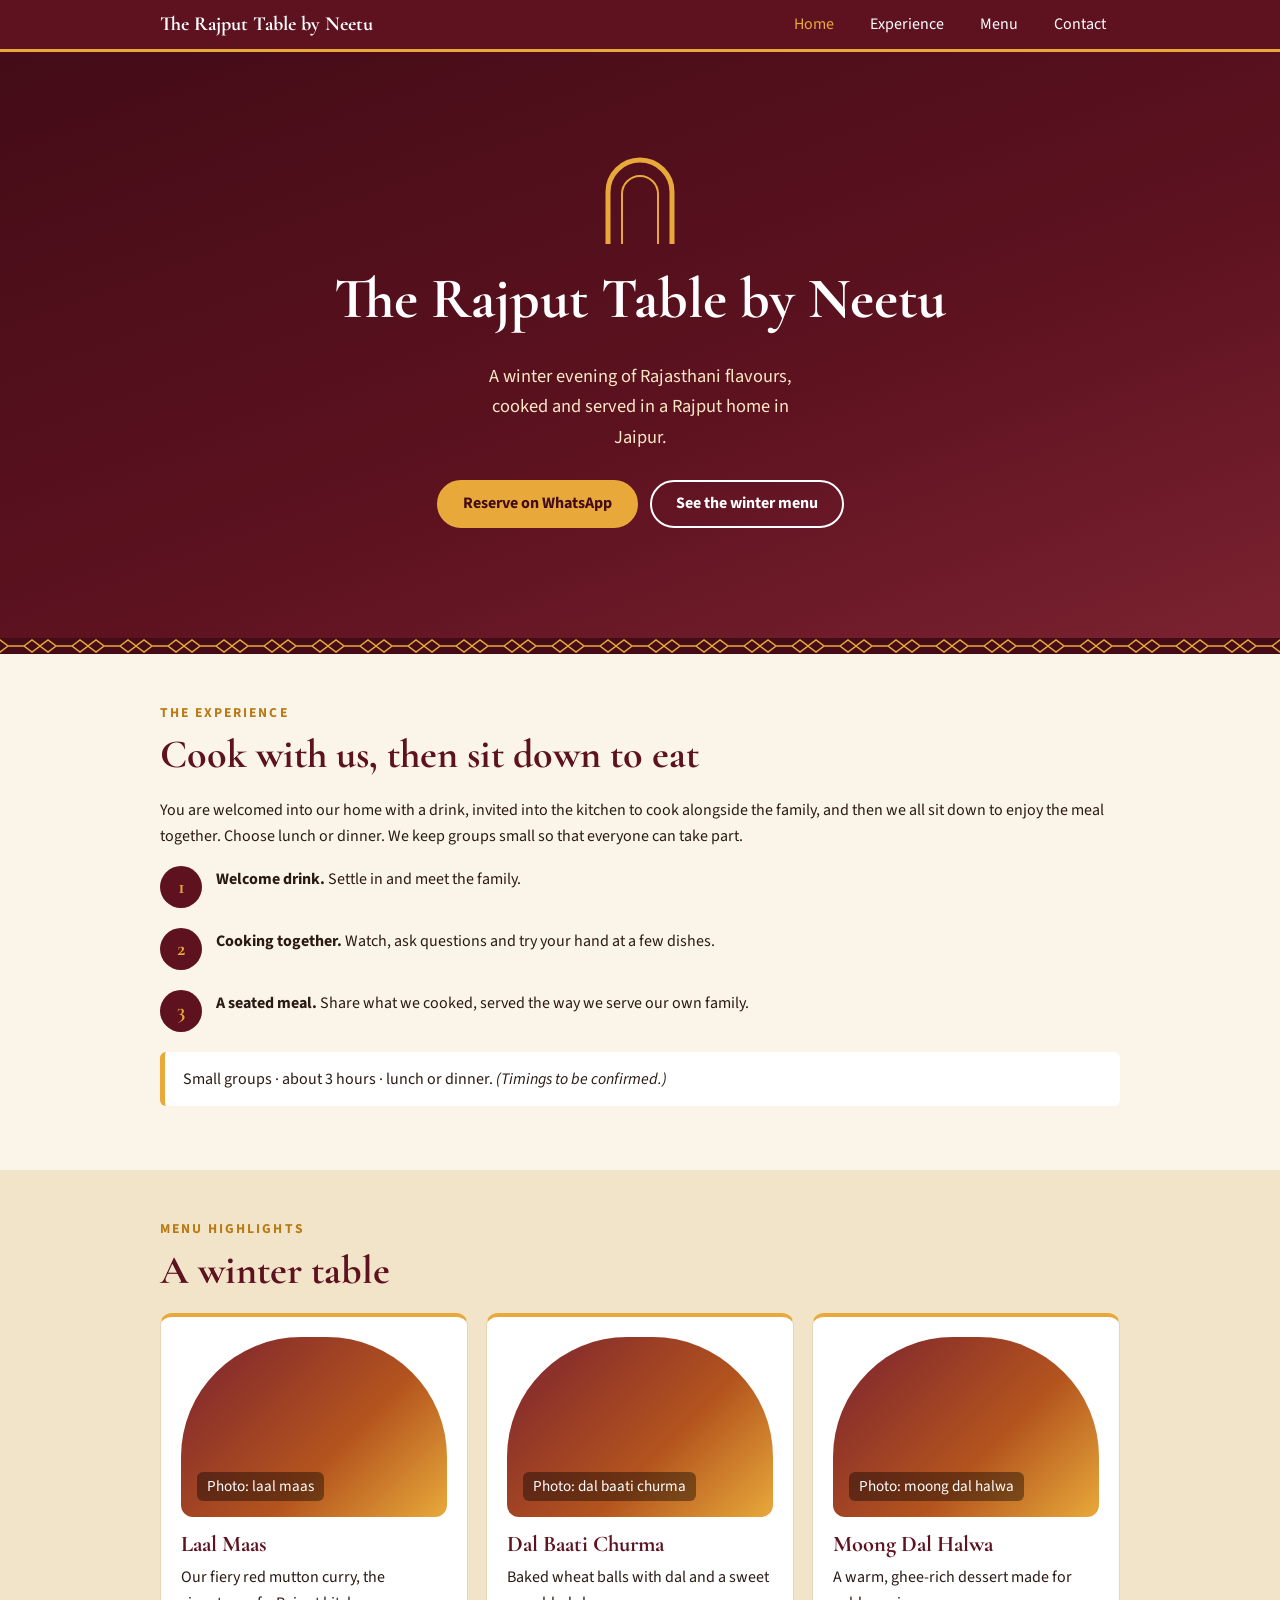
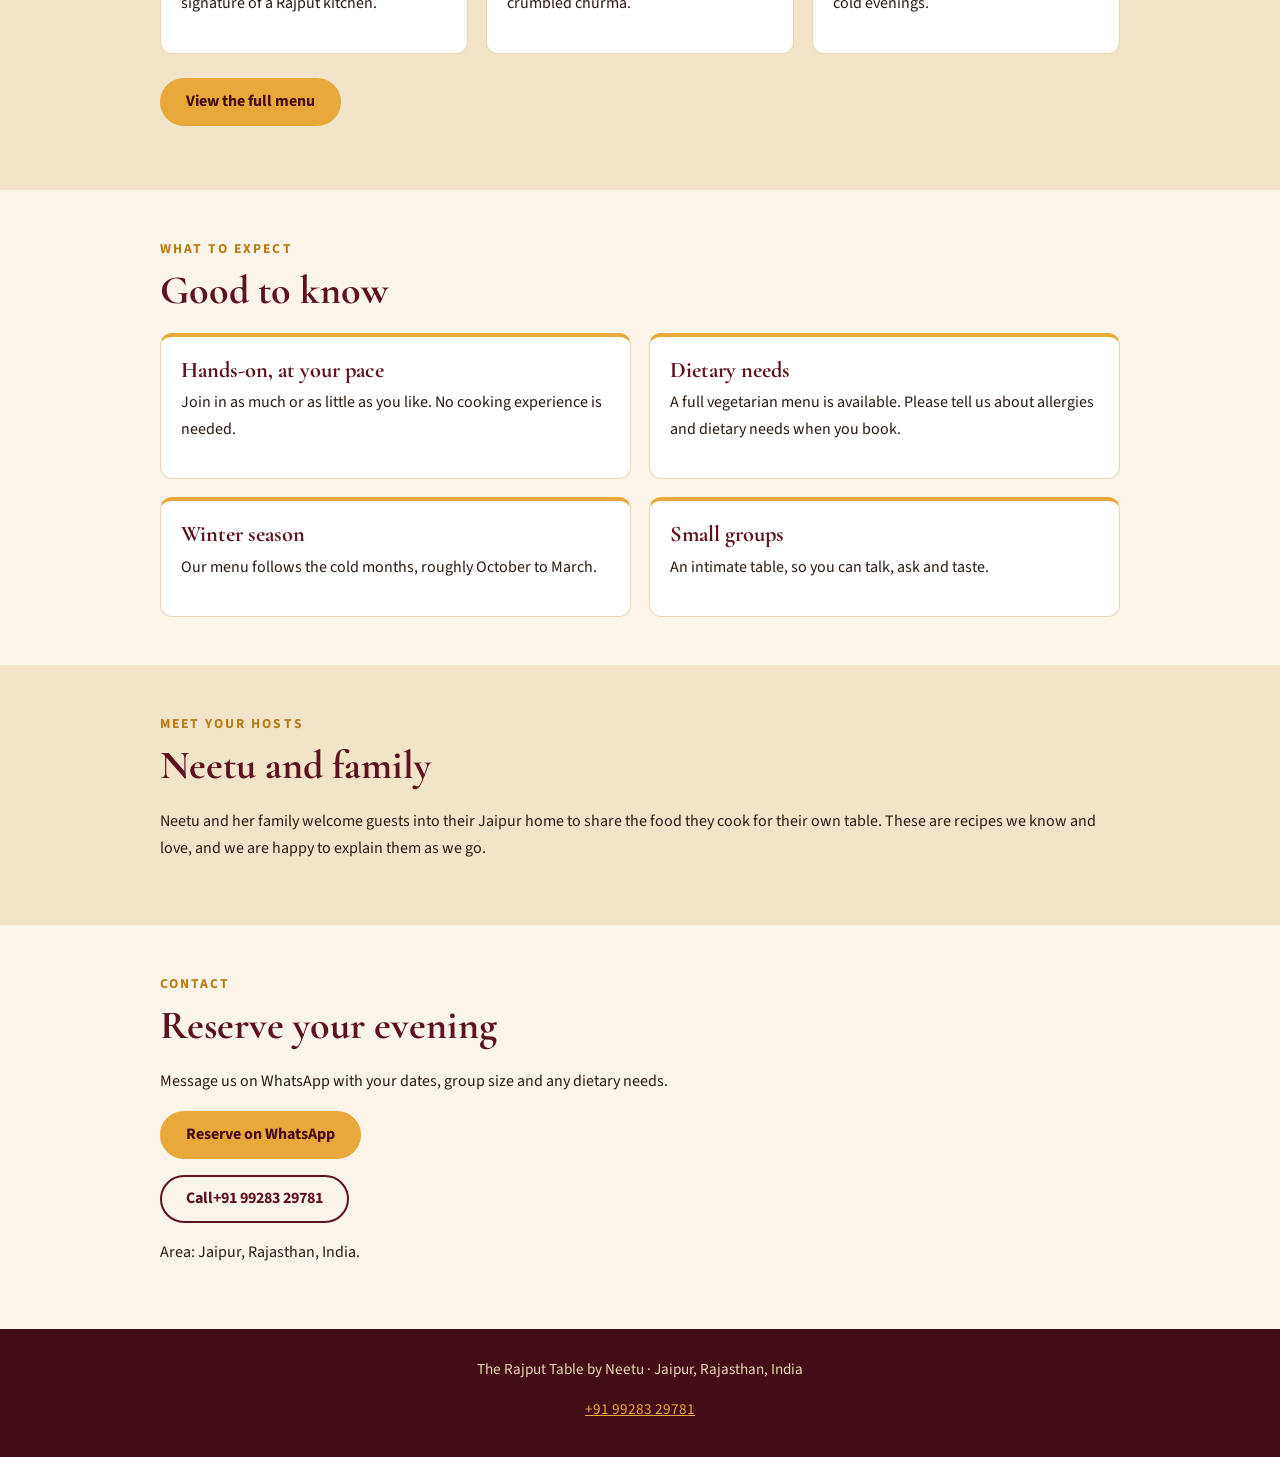
==== index.html @ b7c0c721 "Initial two-page starter site for The Rajput Table by Neetu Co-Authored-By: Claude Sonnet 5.5 <norep" ====
<!doctype html>
<html lang="en">
<head>
<meta charset="utf-8">
<meta name="viewport" content="width=device-width,initial-scale=1">
<title>The Rajput Table by Neetu | Rajasthani dining in a Jaipur home</title>
<meta name="description" content="A winter evening of Rajasthani flavours, cooked and served in a Rajput home in Jaipur. Cook together, then sit down to a seated meal.">
<meta property="og:type" content="website">
<meta property="og:title" content="The Rajput Table by Neetu">
<meta property="og:description" content="A winter evening of Rajasthani flavours, cooked and served in a Rajput home in Jaipur.">
<!-- TODO: add og:image (absolute https://<username>.github.io/<repo>/... URL) once a real photo exists -->
<meta name="twitter:card" content="summary">
<meta name="twitter:title" content="The Rajput Table by Neetu">
<meta name="twitter:description" content="A winter evening of Rajasthani flavours, cooked and served in a Rajput home in Jaipur.">
<meta name="theme-color" content="#5e1220">
<link rel="icon" href="assets/favicon.svg" type="image/svg+xml">
<link rel="preconnect" href="https://fonts.googleapis.com">
<link rel="preconnect" href="https://fonts.gstatic.com" crossorigin>
<link href="https://fonts.googleapis.com/css2?family=Cormorant+Garamond:wght@600;700&family=Source+Sans+3:wght@400;700&display=swap" rel="stylesheet">
<link rel="stylesheet" href="styles.css">
</head>
<body>
<a class="skip" href="#main">Skip to content</a>
<header><div class="wrap">
<a class="brand" href="index.html" data-site-name>The Rajput Table by Neetu</a>
<button class="nav-toggle" aria-expanded="false" aria-controls="nav" aria-label="Menu">&#9776;</button>
<nav id="nav" aria-label="Main">
<a href="index.html" aria-current="page">Home</a>
<a href="index.html#experience">Experience</a>
<a href="menu.html">Menu</a>
<a href="index.html#contact">Contact</a>
</nav></div></header>

<main id="main">
<section class="hero"><div class="wrap">
<svg class="arch" width="84" height="100" viewBox="0 0 84 100" aria-hidden="true"><path d="M10 96V44a32 32 0 0 1 64 0v52" fill="none" stroke="#e8a93a" stroke-width="5"/><path d="M24 96V46a18 18 0 0 1 36 0v50" fill="none" stroke="#e8a93a" stroke-width="2"/></svg>
<h1 data-site-name>The Rajput Table by Neetu</h1>
<p class="tag">A winter evening of Rajasthani flavours, cooked and served in a Rajput home in Jaipur.</p>
<div class="btns"><a class="btn" data-wa href="https://wa.me/919928329781?text=Hello%2C%20I%27d%20like%20to%20reserve%20an%20evening%20at%20The%20Rajput%20Table.">Reserve on WhatsApp</a><a class="btn ghost" href="menu.html">See the winter menu</a></div>
<!-- TODO: replace this gradient hero with a real photo of the family's dining space -->
</div></section>
<div class="border" aria-hidden="true"></div>

<section id="experience"><div class="wrap">
<p class="eyebrow">The experience</p>
<h2>Cook with us, then sit down to eat</h2>
<p>You are welcomed into our home with a drink, invited into the kitchen to cook alongside the family, and then we all sit down to enjoy the meal together. Choose lunch or dinner. We keep groups small so that everyone can take part.</p>
<ol class="steps">
<li><strong>Welcome drink.</strong> Settle in and meet the family.</li>
<li><strong>Cooking together.</strong> Watch, ask questions and try your hand at a few dishes.</li>
<li><strong>A seated meal.</strong> Share what we cooked, served the way we serve our own family.</li>
</ol>
<!-- TODO: confirm duration (about 3 hours?), group size limit and lunch/dinner timings -->
<p class="note">Small groups &middot; about 3 hours &middot; lunch or dinner. <em>(Timings to be confirmed.)</em></p>
</div></section>

<section class="alt"><div class="wrap">
<p class="eyebrow">Menu highlights</p>
<h2>A winter table</h2>
<div class="grid cols3">
<div class="card"><!-- TODO: real photo of laal maas --><div class="ph" role="img" aria-label="Placeholder for a photo of laal maas"><span>Photo: laal maas</span></div><h3>Laal Maas</h3><p>Our fiery red mutton curry, the signature of a Rajput kitchen.</p></div>
<div class="card"><!-- TODO: real photo of dal baati churma --><div class="ph" role="img" aria-label="Placeholder for a photo of dal baati churma"><span>Photo: dal baati churma</span></div><h3>Dal Baati Churma</h3><p>Baked wheat balls with dal and a sweet crumbled churma.</p></div>
<div class="card"><!-- TODO: real photo of moong dal halwa --><div class="ph" role="img" aria-label="Placeholder for a photo of moong dal halwa"><span>Photo: moong dal halwa</span></div><h3>Moong Dal Halwa</h3><p>A warm, ghee-rich dessert made for cold evenings.</p></div>
</div>
<p style="margin-top:24px"><a class="btn" href="menu.html">View the full menu</a></p>
</div></section>

<section><div class="wrap">
<p class="eyebrow">What to expect</p>
<h2>Good to know</h2>
<div class="grid cols2">
<div class="card"><h3>Hands-on, at your pace</h3><p>Join in as much or as little as you like. No cooking experience is needed.</p></div>
<div class="card"><h3>Dietary needs</h3><p>A full vegetarian menu is available. Please tell us about allergies and dietary needs when you book.</p></div>
<div class="card"><h3>Winter season</h3><p>Our menu follows the cold months, roughly October to March. <!-- TODO: confirm season dates --></p></div>
<div class="card"><h3>Small groups</h3><p>An intimate table, so you can talk, ask and taste.</p></div>
</div></div></section>

<section class="alt"><div class="wrap">
<p class="eyebrow">Meet your hosts</p>
<h2>Neetu and family</h2>
<!-- TODO: replace this placeholder with the real story of Neetu and the family (names, how the idea began, what guests can expect). -->
<p>Neetu and her family welcome guests into their Jaipur home to share the food they cook for their own table. These are recipes we know and love, and we are happy to explain them as we go.</p>
<!-- TODO: add a real, consented photo of the family -->
</div></section>

<section id="contact"><div class="wrap">
<p class="eyebrow">Contact</p>
<h2>Reserve your evening</h2>
<p>Message us on WhatsApp with your dates, group size and any dietary needs.</p>
<p><a class="btn" data-wa href="https://wa.me/919928329781?text=Hello%2C%20I%27d%20like%20to%20reserve%20an%20evening%20at%20The%20Rajput%20Table.">Reserve on WhatsApp</a></p>
<p><a class="btn ghost" style="color:var(--maroon);border-color:var(--maroon)" data-tel href="tel:+919928329781">Call <span data-phone>+91 99283 29781</span></a></p>
<!-- TODO: add exact address and Google Maps link (do not guess an address) -->
<p>Area: Jaipur, Rajasthan, India.</p>
</div></section>
</main>

<footer><div class="wrap">
<p><span data-site-name>The Rajput Table by Neetu</span> &middot; Jaipur, Rajasthan, India</p>
<p><a data-tel href="tel:+919928329781" data-phone>+91 99283 29781</a></p>
</div></footer>
<div class="sticky"><a class="btn" data-wa href="https://wa.me/919928329781?text=Hello%2C%20I%27d%20like%20to%20reserve%20an%20evening%20at%20The%20Rajput%20Table.">Reserve on WhatsApp</a></div>
<script src="script.js"></script>
</body>
</html>
---- styles.css ----
:root{--maroon:#5e1220;--maroon-d:#430c16;--saffron:#e8a93a;--gold:#b97a14;--cream:#fbf5e9;--sand:#f1e4c8;--ink:#2b1a14;--green:#2f6b3a;--red:#9c2a1a}
*{box-sizing:border-box}
html{scroll-behavior:smooth}
body{margin:0;font:1rem/1.65 "Source Sans 3",system-ui,-apple-system,"Segoe UI",Roboto,sans-serif;color:var(--ink);background:var(--cream);padding-bottom:72px;overflow-x:hidden}
h1,h2,h3{font-family:"Cormorant Garamond",Georgia,"Times New Roman",serif;color:var(--maroon);line-height:1.15;margin:0 0 .5em}
h1{font-size:2.5rem}h2{font-size:2rem}h3{font-size:1.4rem}
p{margin:0 0 1em}
a{color:var(--maroon)}
:focus-visible{outline:3px solid var(--saffron);outline-offset:2px}
.skip{position:absolute;left:-999px}.skip:focus{left:8px;top:8px;background:#fff;padding:8px;z-index:99}
.wrap{max-width:1000px;margin:0 auto;padding:0 20px}
header{background:var(--maroon);color:#fff;position:sticky;top:0;z-index:20;border-bottom:3px solid var(--saffron)}
.bar{display:flex;align-items:center;justify-content:space-between;min-height:60px}
.brand{font-family:"Cormorant Garamond",Georgia,serif;font-size:1.25rem;font-weight:700;color:#fff;text-decoration:none;padding:8px 0}
.nav-toggle{min-width:44px;min-height:44px;background:none;border:1px solid var(--saffron);color:#fff;font-size:1.4rem;border-radius:6px;cursor:pointer}
nav{display:none;width:100%}
nav.open{display:block}
nav a{display:block;color:#fff;text-decoration:none;padding:12px 4px;min-height:44px;border-top:1px solid #ffffff30}
nav a[aria-current]{color:var(--saffron)}
header .wrap{display:flex;flex-wrap:wrap;align-items:center;justify-content:space-between}
.btn{display:inline-flex;align-items:center;justify-content:center;min-height:48px;padding:0 24px;border-radius:999px;font-weight:700;text-decoration:none;background:var(--saffron);color:var(--maroon-d);border:2px solid var(--saffron)}
.btn:hover{background:#f3bb55}
.btn.ghost{background:transparent;color:#fff;border-color:#fff}
.hero{background:linear-gradient(160deg,var(--maroon-d),var(--maroon) 60%,#7b2230);color:#fff;text-align:center;padding:56px 0 72px;position:relative}
.hero h1{color:#fff}
.hero p.tag{font-size:1.15rem;max-width:34ch;margin:0 auto 1.5em;color:#fbe9c5}
.hero .arch{width:84px;height:auto;margin:0 auto 18px;display:block}
.hero .btns{display:flex;flex-direction:column;gap:12px;align-items:center}
.border{height:16px;background:url(assets/pattern.svg) repeat-x center;background-color:var(--maroon-d)}
section{padding:48px 0}
section.alt{background:var(--sand)}
.eyebrow{text-transform:uppercase;letter-spacing:.15em;font-size:.85rem;color:var(--gold);font-weight:700;margin-bottom:.5em}
.grid{display:grid;gap:18px}
.card{background:#fff;border:1px solid #e6d6b4;border-top:4px solid var(--saffron);border-radius:12px 12px 12px 12px;padding:20px}
.card h3{margin-bottom:.3em}
.ph{display:flex;align-items:flex-end;min-height:180px;border-radius:120px 120px 12px 12px;background:linear-gradient(135deg,#7b2230,#b3541e 60%,#e8a93a);color:#fff;padding:16px;font-size:.95rem;margin:0 0 14px}
.ph span{background:#0006;padding:2px 10px;border-radius:6px}
.steps{counter-reset:s;list-style:none;padding:0;margin:0}
.steps li{counter-increment:s;padding-left:56px;position:relative;margin-bottom:18px;min-height:44px}
.steps li::before{content:counter(s);position:absolute;left:0;top:0;width:42px;height:42px;border-radius:50%;background:var(--maroon);color:var(--saffron);font:700 1.3rem "Cormorant Garamond",Georgia,serif;display:flex;align-items:center;justify-content:center}
.dish{border-bottom:1px dashed #d9c397;padding:12px 0}
.dish:last-child{border:0}
.dish h3{margin:0;font-size:1.3rem}
.dish p{margin:.2em 0 0}
.badge{display:inline-block;font-size:.8rem;font-weight:700;padding:2px 10px;border-radius:999px;color:#fff;vertical-align:middle;margin-left:6px}
.badge.nv{background:var(--red)}.badge.v{background:var(--green)}
.note{background:#fff;border-left:5px solid var(--saffron);padding:14px 18px;border-radius:6px}
footer{background:var(--maroon-d);color:#e9d9b8;text-align:center;padding:28px 0 20px;font-size:.95rem}
footer a{color:var(--saffron)}
.sticky{position:fixed;left:0;right:0;bottom:0;z-index:30;background:var(--maroon-d);padding:10px 16px;border-top:2px solid var(--saffron)}
.sticky .btn{width:100%}
@media(min-width:700px){
 body{padding-bottom:0}.sticky{display:none}
 h1{font-size:3.6rem}h2{font-size:2.5rem}
 .nav-toggle{display:none}
 nav{display:flex!important;width:auto;gap:8px}
 nav a{border:0;padding:0 14px;display:flex;align-items:center}
 .hero .btns{flex-direction:row;justify-content:center}
 .cols3{grid-template-columns:repeat(3,1fr)}.cols2{grid-template-columns:1fr 1fr}
 .hero{padding:96px 0 110px}
}
@media(prefers-reduced-motion:reduce){html{scroll-behavior:auto}*{transition:none!important;animation:none!important}}
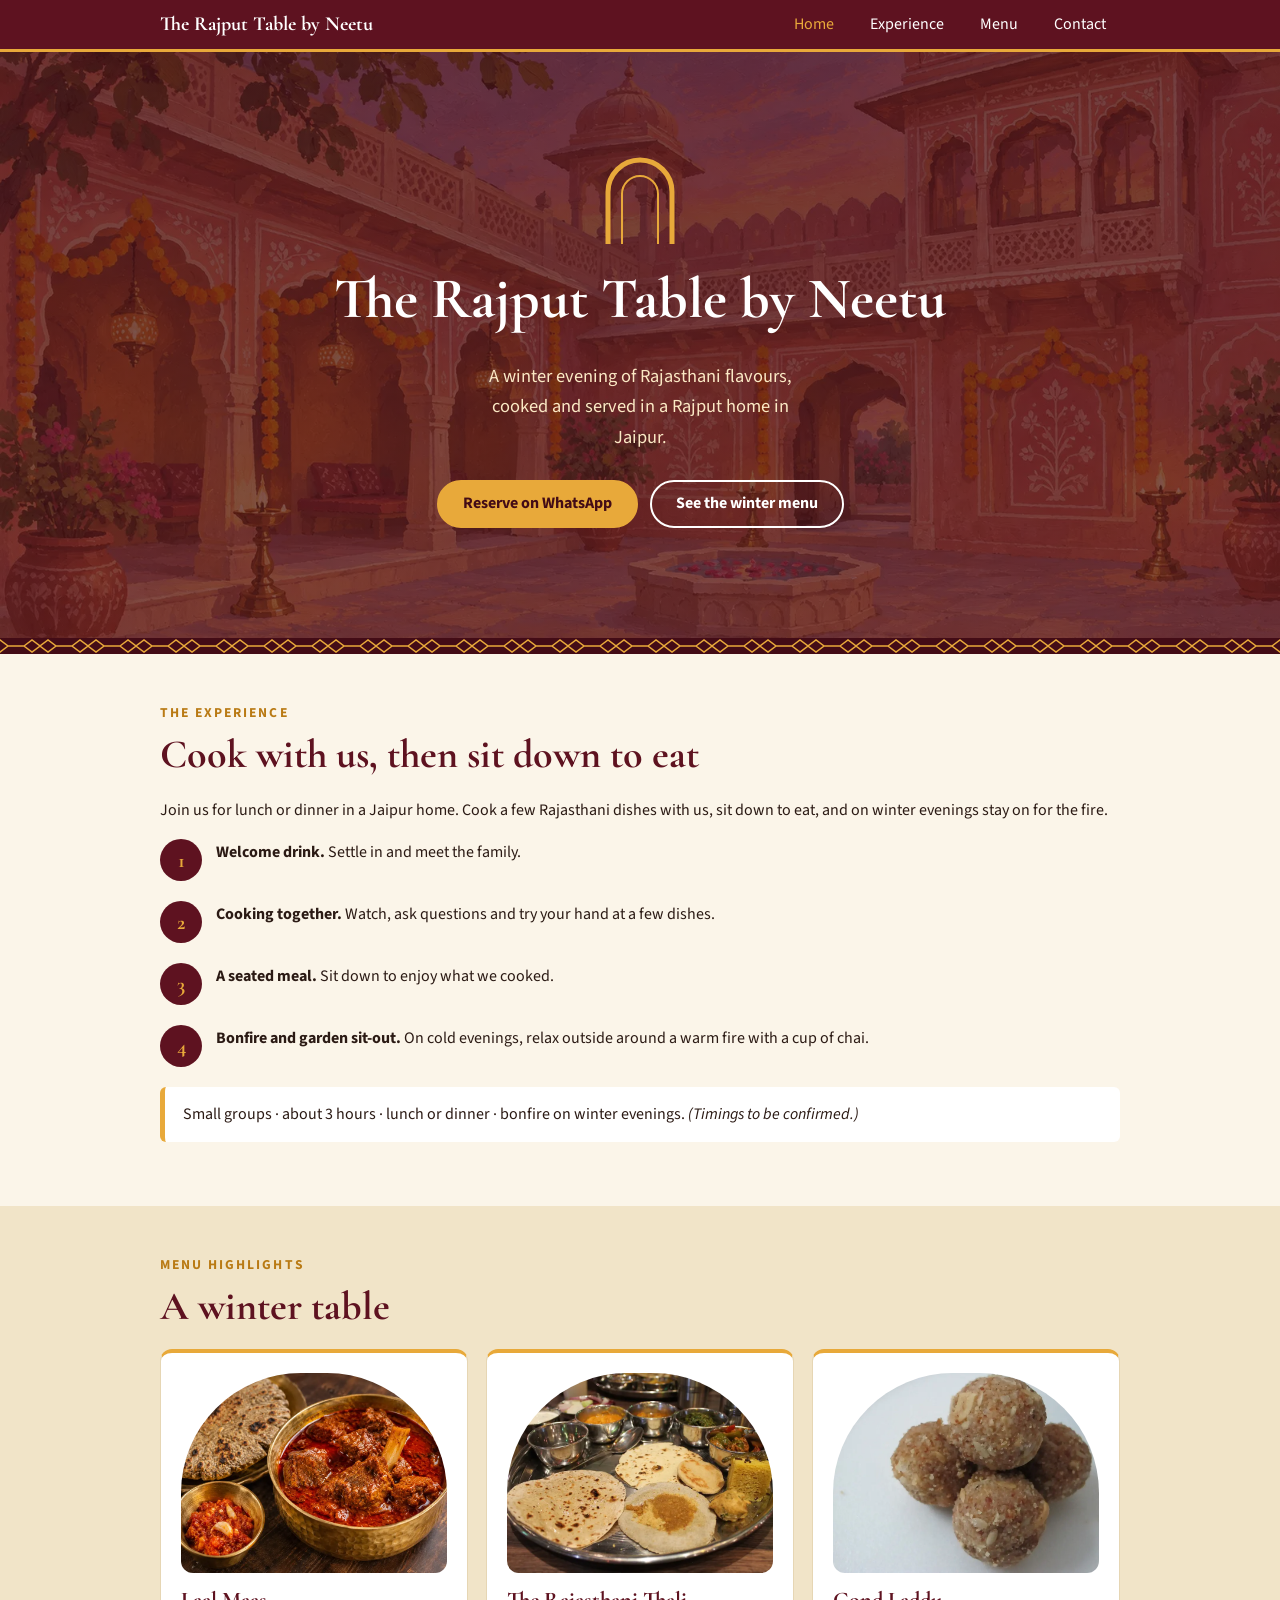
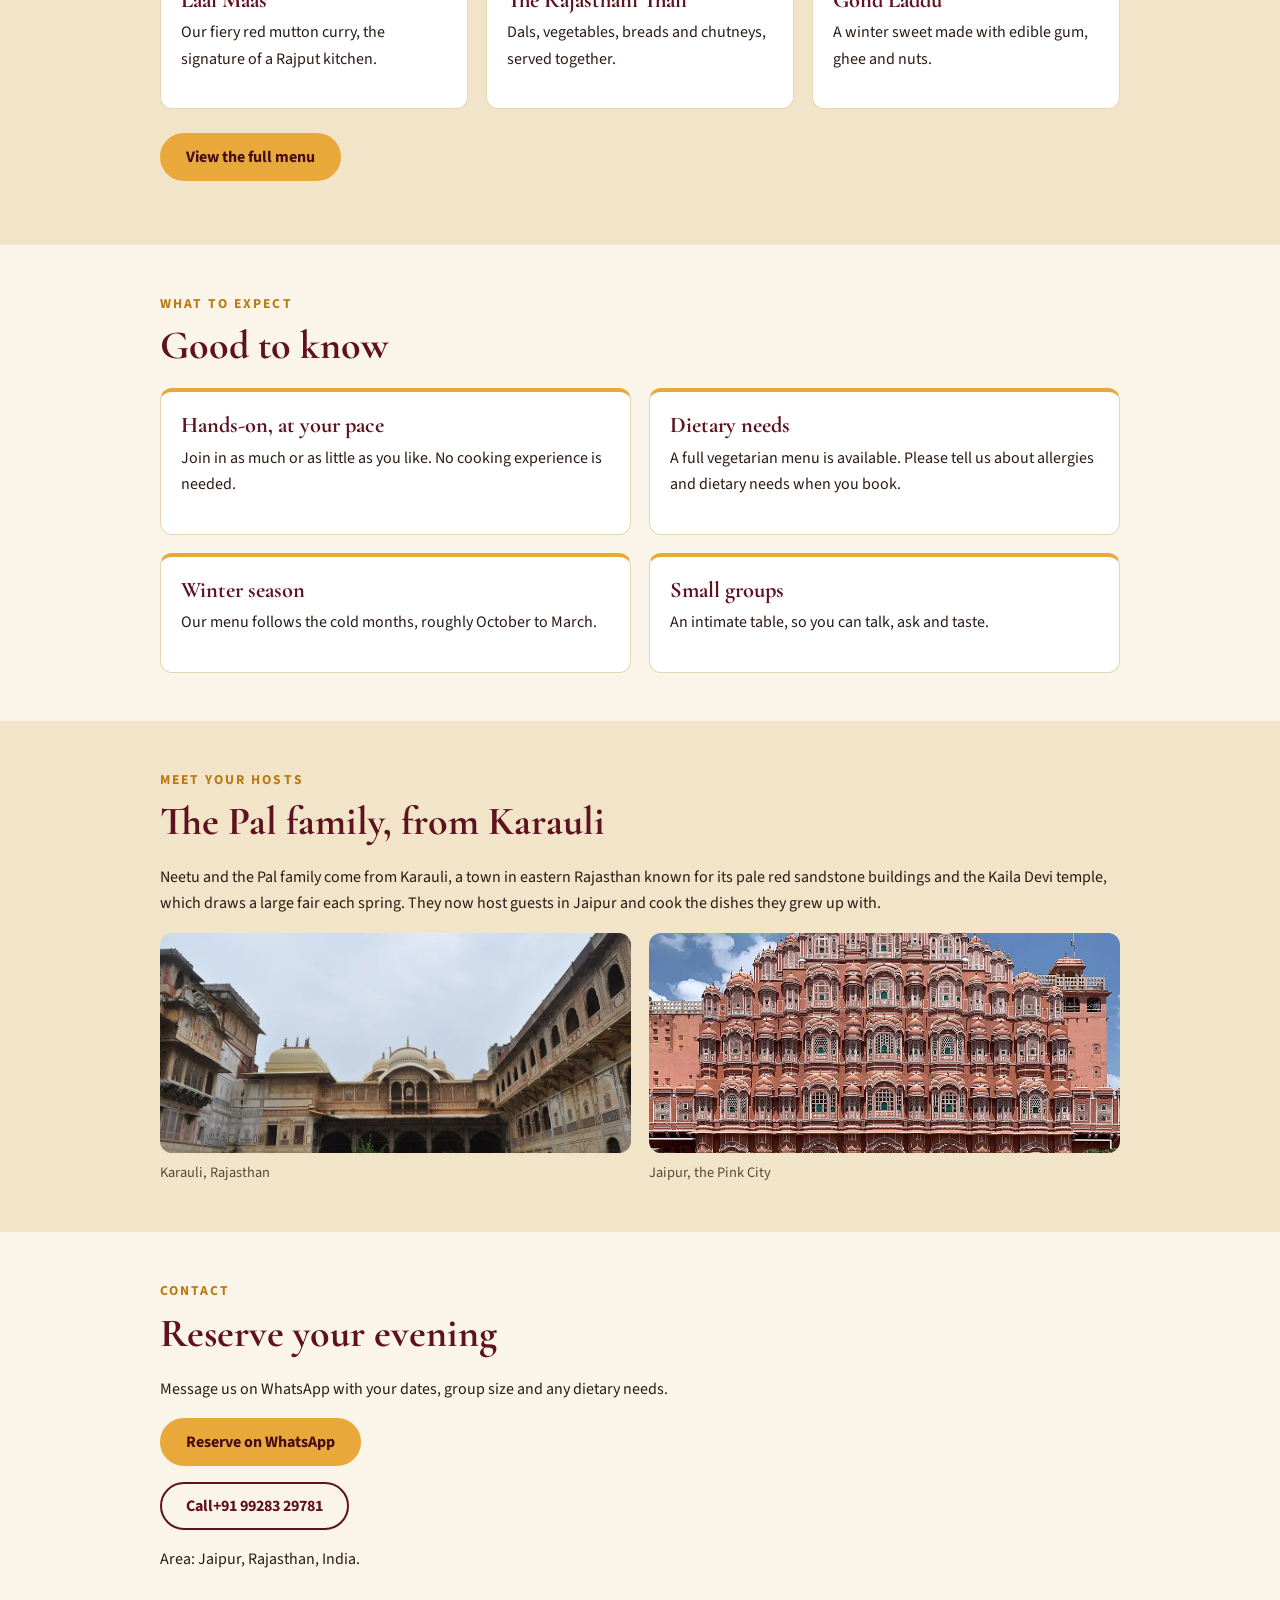
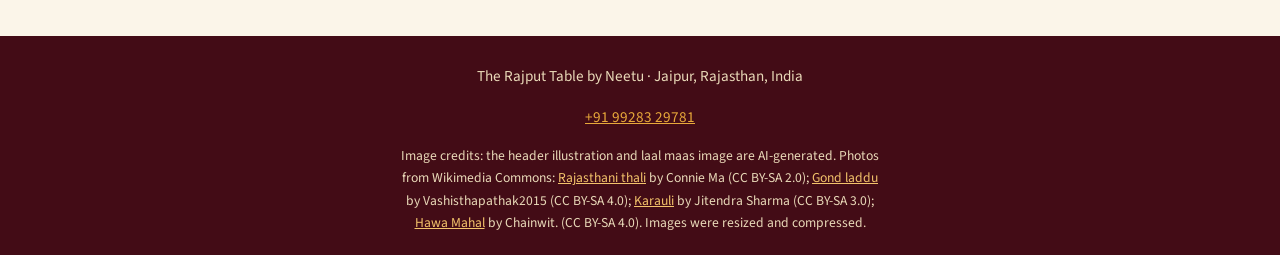
==== commit 31ac5d14: "Add photos, Karauli/Jaipur themes, bonfire activity, Safed Maas and Soola Co-Authored-By: Claude Son" ====
--- a/index.html
+++ b/index.html
@@ -32,35 +32,37 @@
 </nav></div></header>
 
 <main id="main">
-<section class="hero"><div class="wrap">
+<section class="hero home"><div class="wrap">
 <svg class="arch" width="84" height="100" viewBox="0 0 84 100" aria-hidden="true"><path d="M10 96V44a32 32 0 0 1 64 0v52" fill="none" stroke="#e8a93a" stroke-width="5"/><path d="M24 96V46a18 18 0 0 1 36 0v50" fill="none" stroke="#e8a93a" stroke-width="2"/></svg>
 <h1 data-site-name>The Rajput Table by Neetu</h1>
 <p class="tag">A winter evening of Rajasthani flavours, cooked and served in a Rajput home in Jaipur.</p>
 <div class="btns"><a class="btn" data-wa href="https://wa.me/919928329781?text=Hello%2C%20I%27d%20like%20to%20reserve%20an%20evening%20at%20The%20Rajput%20Table.">Reserve on WhatsApp</a><a class="btn ghost" href="menu.html">See the winter menu</a></div>
-<!-- TODO: replace this gradient hero with a real photo of the family's dining space -->
+<!-- Hero image (assets/hero.webp) is an AI-generated illustration of a generic Jaipur-style courtyard. TODO: replace with a real photo of the family's space -->
 </div></section>
 <div class="border" aria-hidden="true"></div>
 
 <section id="experience"><div class="wrap">
 <p class="eyebrow">The experience</p>
 <h2>Cook with us, then sit down to eat</h2>
-<p>You are welcomed into our home with a drink, invited into the kitchen to cook alongside the family, and then we all sit down to enjoy the meal together. Choose lunch or dinner. We keep groups small so that everyone can take part.</p>
+<p>Join us for lunch or dinner in a Jaipur home. Cook a few Rajasthani dishes with us, sit down to eat, and on winter evenings stay on for the fire.</p>
 <ol class="steps">
 <li><strong>Welcome drink.</strong> Settle in and meet the family.</li>
 <li><strong>Cooking together.</strong> Watch, ask questions and try your hand at a few dishes.</li>
-<li><strong>A seated meal.</strong> Share what we cooked, served the way we serve our own family.</li>
+<li><strong>A seated meal.</strong> Sit down to enjoy what we cooked.</li>
+<li><strong>Bonfire and garden sit-out.</strong> On cold evenings, relax outside around a warm fire with a cup of chai.</li>
 </ol>
-<!-- TODO: confirm duration (about 3 hours?), group size limit and lunch/dinner timings -->
-<p class="note">Small groups &middot; about 3 hours &middot; lunch or dinner. <em>(Timings to be confirmed.)</em></p>
+<!-- TODO: confirm duration (about 3 hours?), group size limit, lunch/dinner timings, and whether the bonfire is dinner-only -->
+<p class="note">Small groups &middot; about 3 hours &middot; lunch or dinner &middot; bonfire on winter evenings. <em>(Timings to be confirmed.)</em></p>
 </div></section>
 
 <section class="alt"><div class="wrap">
 <p class="eyebrow">Menu highlights</p>
 <h2>A winter table</h2>
 <div class="grid cols3">
-<div class="card"><!-- TODO: real photo of laal maas --><div class="ph" role="img" aria-label="Placeholder for a photo of laal maas"><span>Photo: laal maas</span></div><h3>Laal Maas</h3><p>Our fiery red mutton curry, the signature of a Rajput kitchen.</p></div>
-<div class="card"><!-- TODO: real photo of dal baati churma --><div class="ph" role="img" aria-label="Placeholder for a photo of dal baati churma"><span>Photo: dal baati churma</span></div><h3>Dal Baati Churma</h3><p>Baked wheat balls with dal and a sweet crumbled churma.</p></div>
-<div class="card"><!-- TODO: real photo of moong dal halwa --><div class="ph" role="img" aria-label="Placeholder for a photo of moong dal halwa"><span>Photo: moong dal halwa</span></div><h3>Moong Dal Halwa</h3><p>A warm, ghee-rich dessert made for cold evenings.</p></div>
+<!-- laal maas image is AI-generated. TODO: replace with a real photo of the family's own dishes -->
+<div class="card"><img src="assets/laalmaas.webp" width="900" height="675" loading="lazy" alt="Laal maas, a red mutton curry, in a brass bowl with bajra roti and garlic chutney"><h3>Laal Maas</h3><p>Our fiery red mutton curry, the signature of a Rajput kitchen.</p></div>
+<div class="card"><img src="assets/thali.webp" width="900" height="600" loading="lazy" alt="A Rajasthani thali with small bowls, rotis and sides"><h3>The Rajasthani Thali</h3><p>Dals, vegetables, breads and chutneys, served together.</p></div>
+<div class="card"><img src="assets/gond.webp" width="900" height="675" loading="lazy" alt="Gond laddu, round winter sweets"><h3>Gond Laddu</h3><p>A winter sweet made with edible gum, ghee and nuts.</p></div>
 </div>
 <p style="margin-top:24px"><a class="btn" href="menu.html">View the full menu</a></p>
 </div></section>
@@ -77,10 +79,14 @@
 
 <section class="alt"><div class="wrap">
 <p class="eyebrow">Meet your hosts</p>
-<h2>Neetu and family</h2>
-<!-- TODO: replace this placeholder with the real story of Neetu and the family (names, how the idea began, what guests can expect). -->
-<p>Neetu and her family welcome guests into their Jaipur home to share the food they cook for their own table. These are recipes we know and love, and we are happy to explain them as we go.</p>
+<h2>The Pal family, from Karauli</h2>
+<!-- TODO: replace this placeholder with the real story of Neetu and the Pal family (names, how the idea began). Confirm the details below with the family. -->
+<p>Neetu and the Pal family come from Karauli, a town in eastern Rajasthan known for its pale red sandstone buildings and the Kaila Devi temple, which draws a large fair each spring. They now host guests in Jaipur and cook the dishes they grew up with.</p>
 <!-- TODO: add a real, consented photo of the family -->
+<div class="grid cols2">
+<figure class="fig"><img src="assets/karauli.webp" width="1000" height="664" loading="lazy" alt="A courtyard of the City Palace in Karauli, Rajasthan"><figcaption>Karauli, Rajasthan</figcaption></figure>
+<figure class="fig"><img src="assets/hawamahal.webp" width="900" height="675" loading="lazy" alt="The pink sandstone facade of Hawa Mahal in Jaipur"><figcaption>Jaipur, the Pink City</figcaption></figure>
+</div>
 </div></section>
 
 <section id="contact"><div class="wrap">
@@ -97,6 +103,7 @@
 <footer><div class="wrap">
 <p><span data-site-name>The Rajput Table by Neetu</span> &middot; Jaipur, Rajasthan, India</p>
 <p><a data-tel href="tel:+919928329781" data-phone>+91 99283 29781</a></p>
+<p class="credits">Image credits: the header illustration and laal maas image are AI-generated. Photos from Wikimedia Commons: <a href="https://commons.wikimedia.org/wiki/File:Rajasthani_thali_(13041306695).jpg">Rajasthani thali</a> by Connie Ma (CC BY-SA 2.0); <a href="https://commons.wikimedia.org/wiki/File:Gond_(edible_gum)_ke_ladoo.JPG">Gond laddu</a> by Vashisthapathak2015 (CC BY-SA 4.0); <a href="https://commons.wikimedia.org/wiki/File:City_palace_of_Karouli.JPG">Karauli</a> by Jitendra Sharma (CC BY-SA 3.0); <a href="https://commons.wikimedia.org/wiki/File:East_facade_Hawa_Mahal_Jaipur_from_ground_level_(July_2022)_-_img_01.jpg">Hawa Mahal</a> by Chainwit. (CC BY-SA 4.0). Images were resized and compressed.</p>
 </div></footer>
 <div class="sticky"><a class="btn" data-wa href="https://wa.me/919928329781?text=Hello%2C%20I%27d%20like%20to%20reserve%20an%20evening%20at%20The%20Rajput%20Table.">Reserve on WhatsApp</a></div>
 <script src="script.js"></script>
--- a/styles.css
+++ b/styles.css
@@ -60,3 +60,13 @@
  .hero{padding:96px 0 110px}
 }
 @media(prefers-reduced-motion:reduce){html{scroll-behavior:auto}*{transition:none!important;animation:none!important}}
+
+/* photos */
+.hero.home{background:linear-gradient(rgba(67,12,22,.74),rgba(67,12,22,.66)),url(assets/hero.webp) center/cover #5e1220}
+.card img,.fig img{display:block;width:100%;height:200px;object-fit:cover;margin:0 0 14px}
+.card img{border-radius:120px 120px 12px 12px}
+.fig{margin:0}.fig img{border-radius:12px;height:220px;margin-bottom:8px}
+.fig figcaption,.credits{font-size:.9rem;color:#5b4637}
+.credits{color:#e9d9b8;max-width:70ch;margin:14px auto 0;font-size:.85rem}
+.credits a{color:#f3c36b}
+.dish-photo{width:100%;max-height:300px;object-fit:cover;border-radius:12px;margin:0 0 8px;display:block}
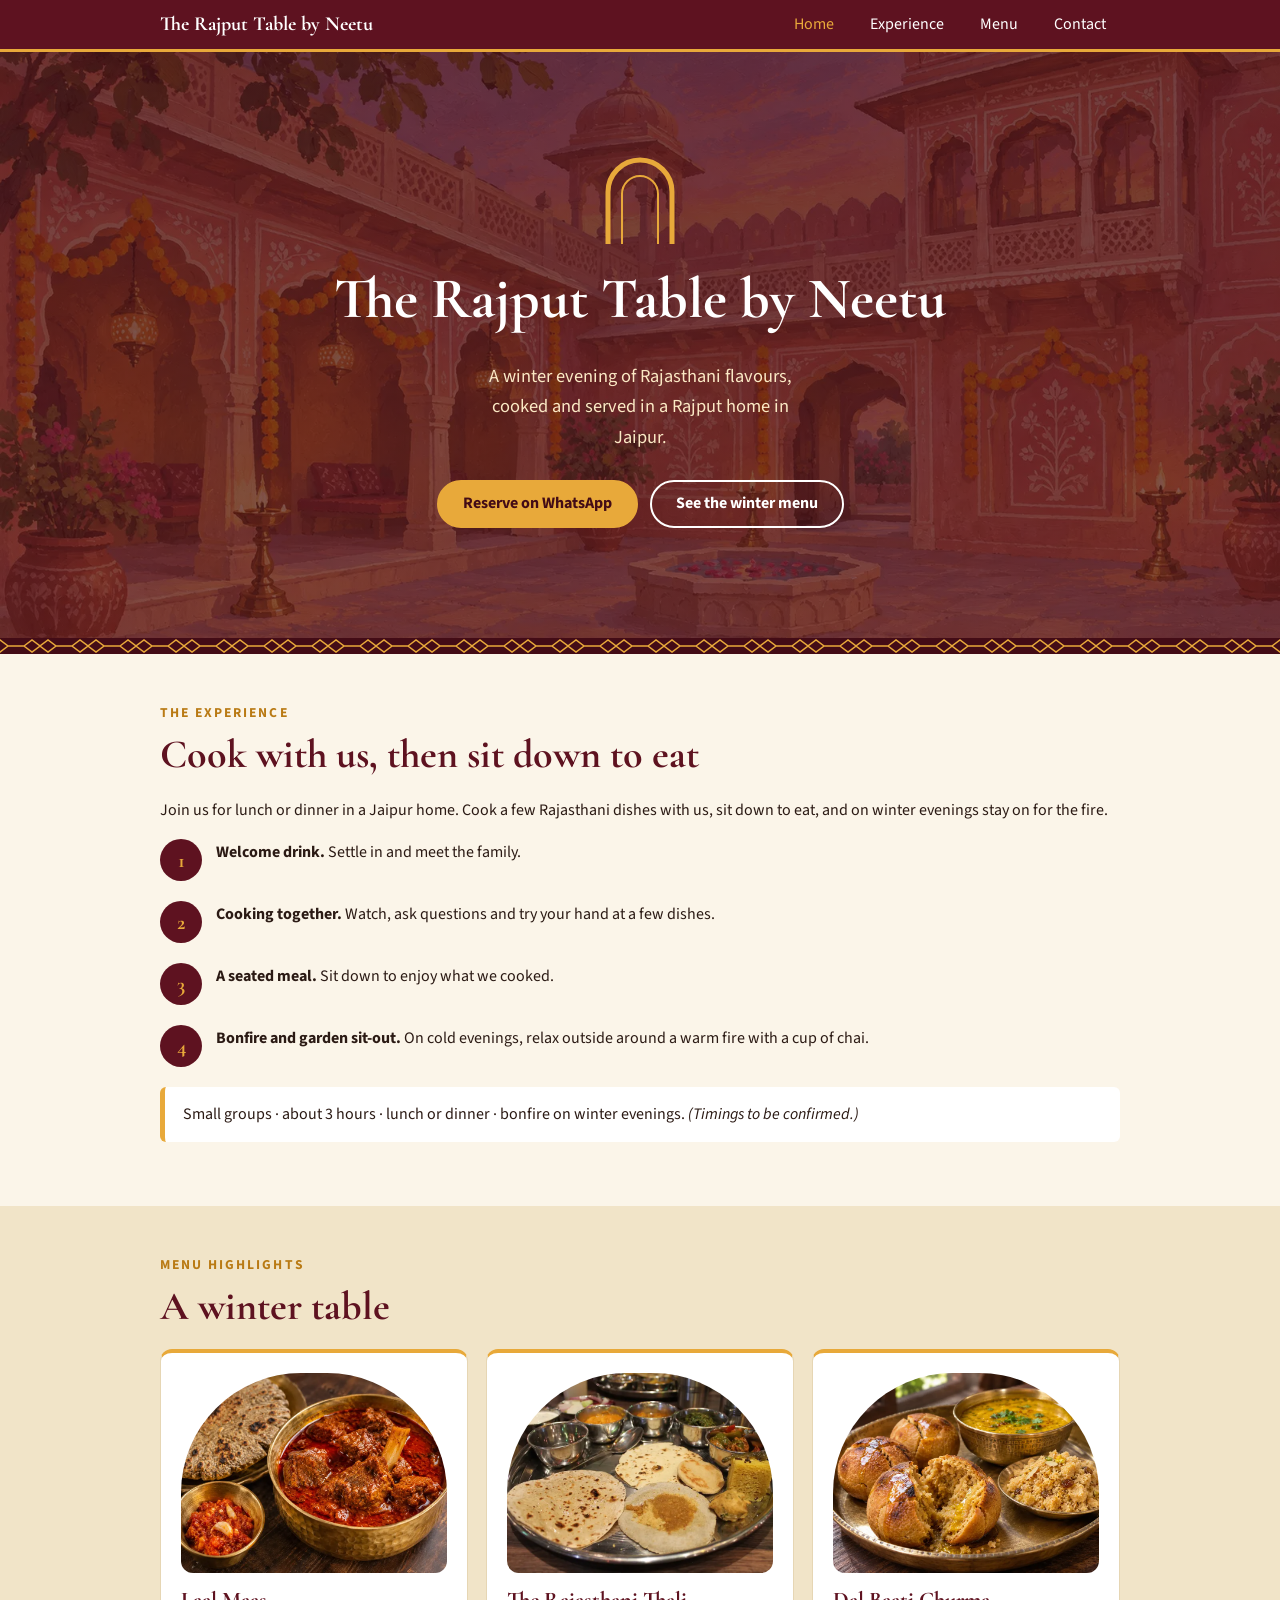
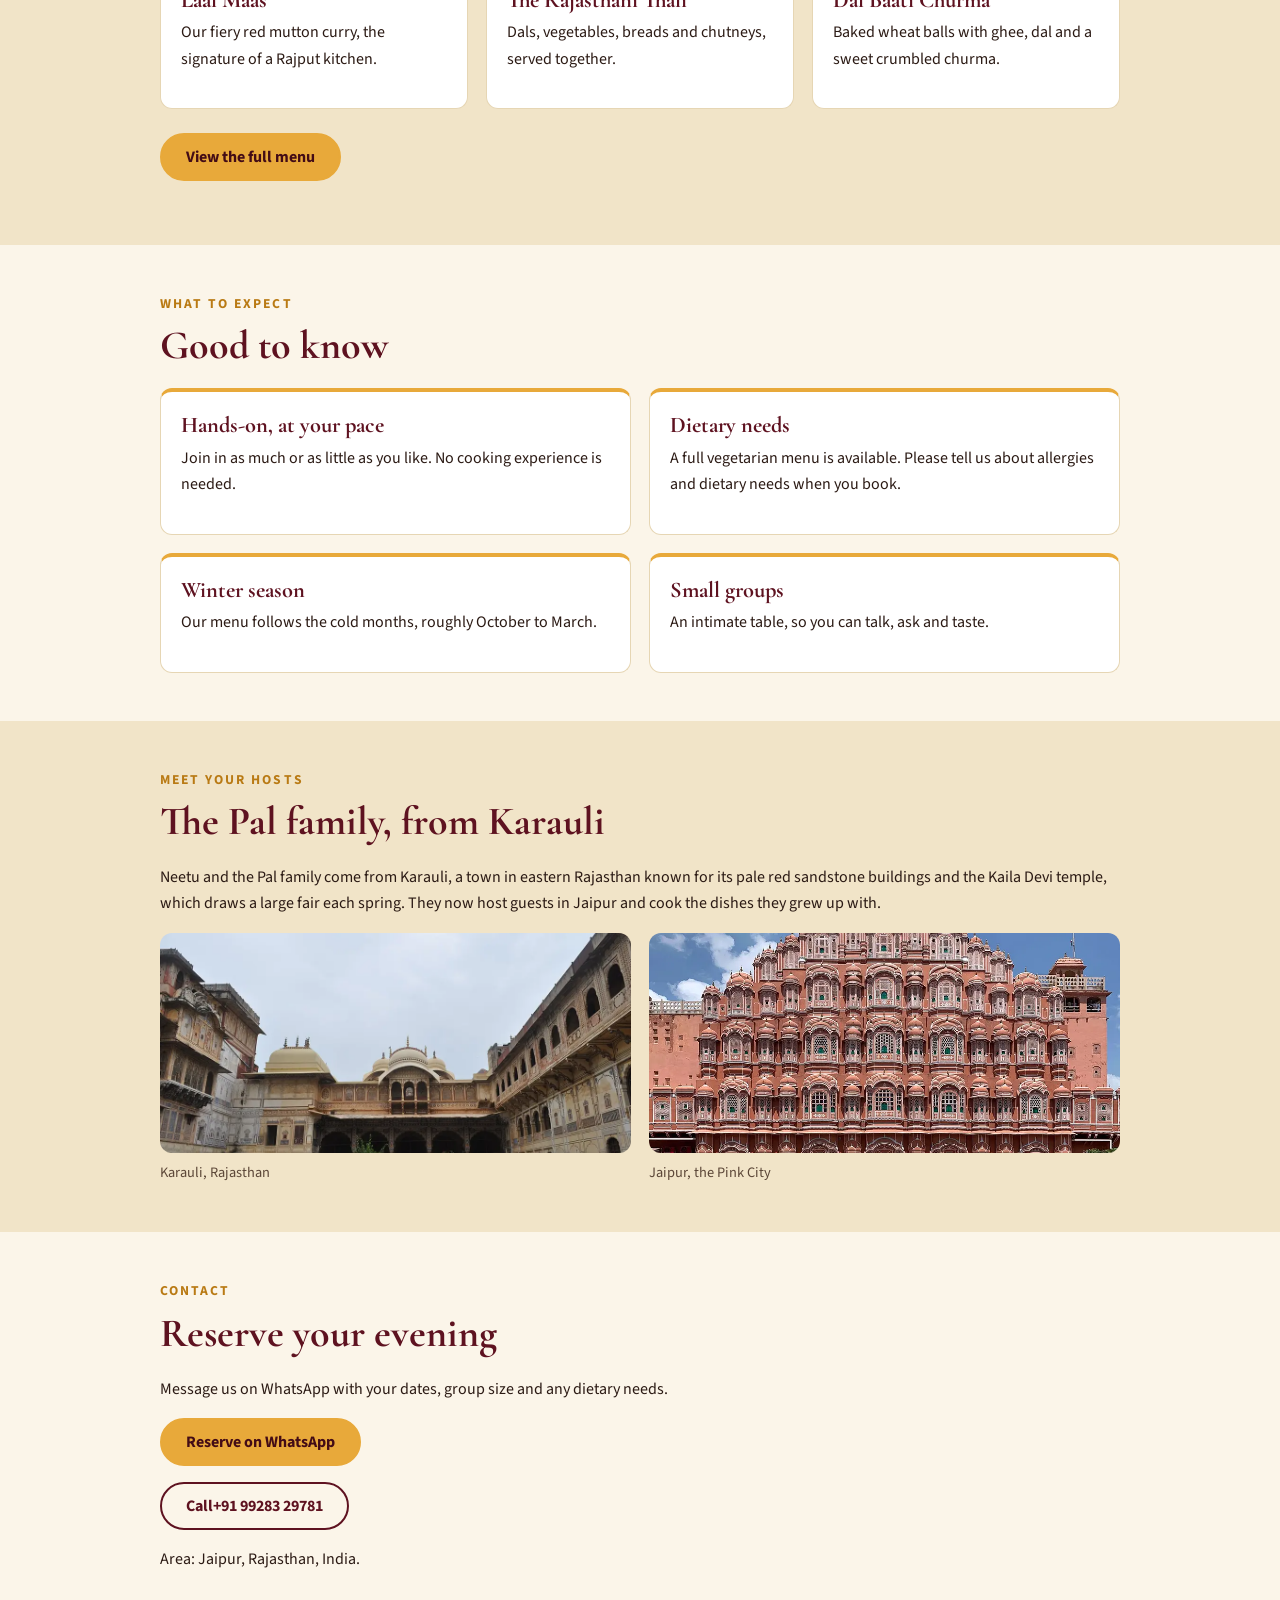
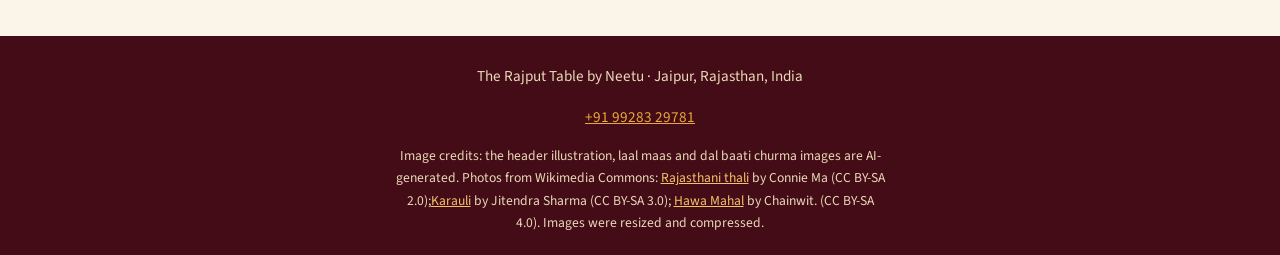
==== commit cad1969b: "Replace gond laddu photo with dal baati churma Co-Authored-By: Claude Sonnet 5.5 <noreply@anthropic." ====
--- a/index.html
+++ b/index.html
@@ -62,7 +62,7 @@
 <!-- laal maas image is AI-generated. TODO: replace with a real photo of the family's own dishes -->
 <div class="card"><img src="assets/laalmaas.webp" width="900" height="675" loading="lazy" alt="Laal maas, a red mutton curry, in a brass bowl with bajra roti and garlic chutney"><h3>Laal Maas</h3><p>Our fiery red mutton curry, the signature of a Rajput kitchen.</p></div>
 <div class="card"><img src="assets/thali.webp" width="900" height="600" loading="lazy" alt="A Rajasthani thali with small bowls, rotis and sides"><h3>The Rajasthani Thali</h3><p>Dals, vegetables, breads and chutneys, served together.</p></div>
-<div class="card"><img src="assets/gond.webp" width="900" height="675" loading="lazy" alt="Gond laddu, round winter sweets"><h3>Gond Laddu</h3><p>A winter sweet made with edible gum, ghee and nuts.</p></div>
+<div class="card"><img src="assets/dalbaati.webp" width="900" height="675" loading="lazy" alt="Dal baati churma: baked wheat balls with ghee, dal and sweet churma"><h3>Dal Baati Churma</h3><p>Baked wheat balls with ghee, dal and a sweet crumbled churma.</p></div>
 </div>
 <p style="margin-top:24px"><a class="btn" href="menu.html">View the full menu</a></p>
 </div></section>
@@ -103,7 +103,7 @@
 <footer><div class="wrap">
 <p><span data-site-name>The Rajput Table by Neetu</span> &middot; Jaipur, Rajasthan, India</p>
 <p><a data-tel href="tel:+919928329781" data-phone>+91 99283 29781</a></p>
-<p class="credits">Image credits: the header illustration and laal maas image are AI-generated. Photos from Wikimedia Commons: <a href="https://commons.wikimedia.org/wiki/File:Rajasthani_thali_(13041306695).jpg">Rajasthani thali</a> by Connie Ma (CC BY-SA 2.0); <a href="https://commons.wikimedia.org/wiki/File:Gond_(edible_gum)_ke_ladoo.JPG">Gond laddu</a> by Vashisthapathak2015 (CC BY-SA 4.0); <a href="https://commons.wikimedia.org/wiki/File:City_palace_of_Karouli.JPG">Karauli</a> by Jitendra Sharma (CC BY-SA 3.0); <a href="https://commons.wikimedia.org/wiki/File:East_facade_Hawa_Mahal_Jaipur_from_ground_level_(July_2022)_-_img_01.jpg">Hawa Mahal</a> by Chainwit. (CC BY-SA 4.0). Images were resized and compressed.</p>
+<p class="credits">Image credits: the header illustration, laal maas and dal baati churma images are AI-generated. Photos from Wikimedia Commons: <a href="https://commons.wikimedia.org/wiki/File:Rajasthani_thali_(13041306695).jpg">Rajasthani thali</a> by Connie Ma (CC BY-SA 2.0);<a href="https://commons.wikimedia.org/wiki/File:City_palace_of_Karouli.JPG">Karauli</a> by Jitendra Sharma (CC BY-SA 3.0); <a href="https://commons.wikimedia.org/wiki/File:East_facade_Hawa_Mahal_Jaipur_from_ground_level_(July_2022)_-_img_01.jpg">Hawa Mahal</a> by Chainwit. (CC BY-SA 4.0). Images were resized and compressed.</p>
 </div></footer>
 <div class="sticky"><a class="btn" data-wa href="https://wa.me/919928329781?text=Hello%2C%20I%27d%20like%20to%20reserve%20an%20evening%20at%20The%20Rajput%20Table.">Reserve on WhatsApp</a></div>
 <script src="script.js"></script>
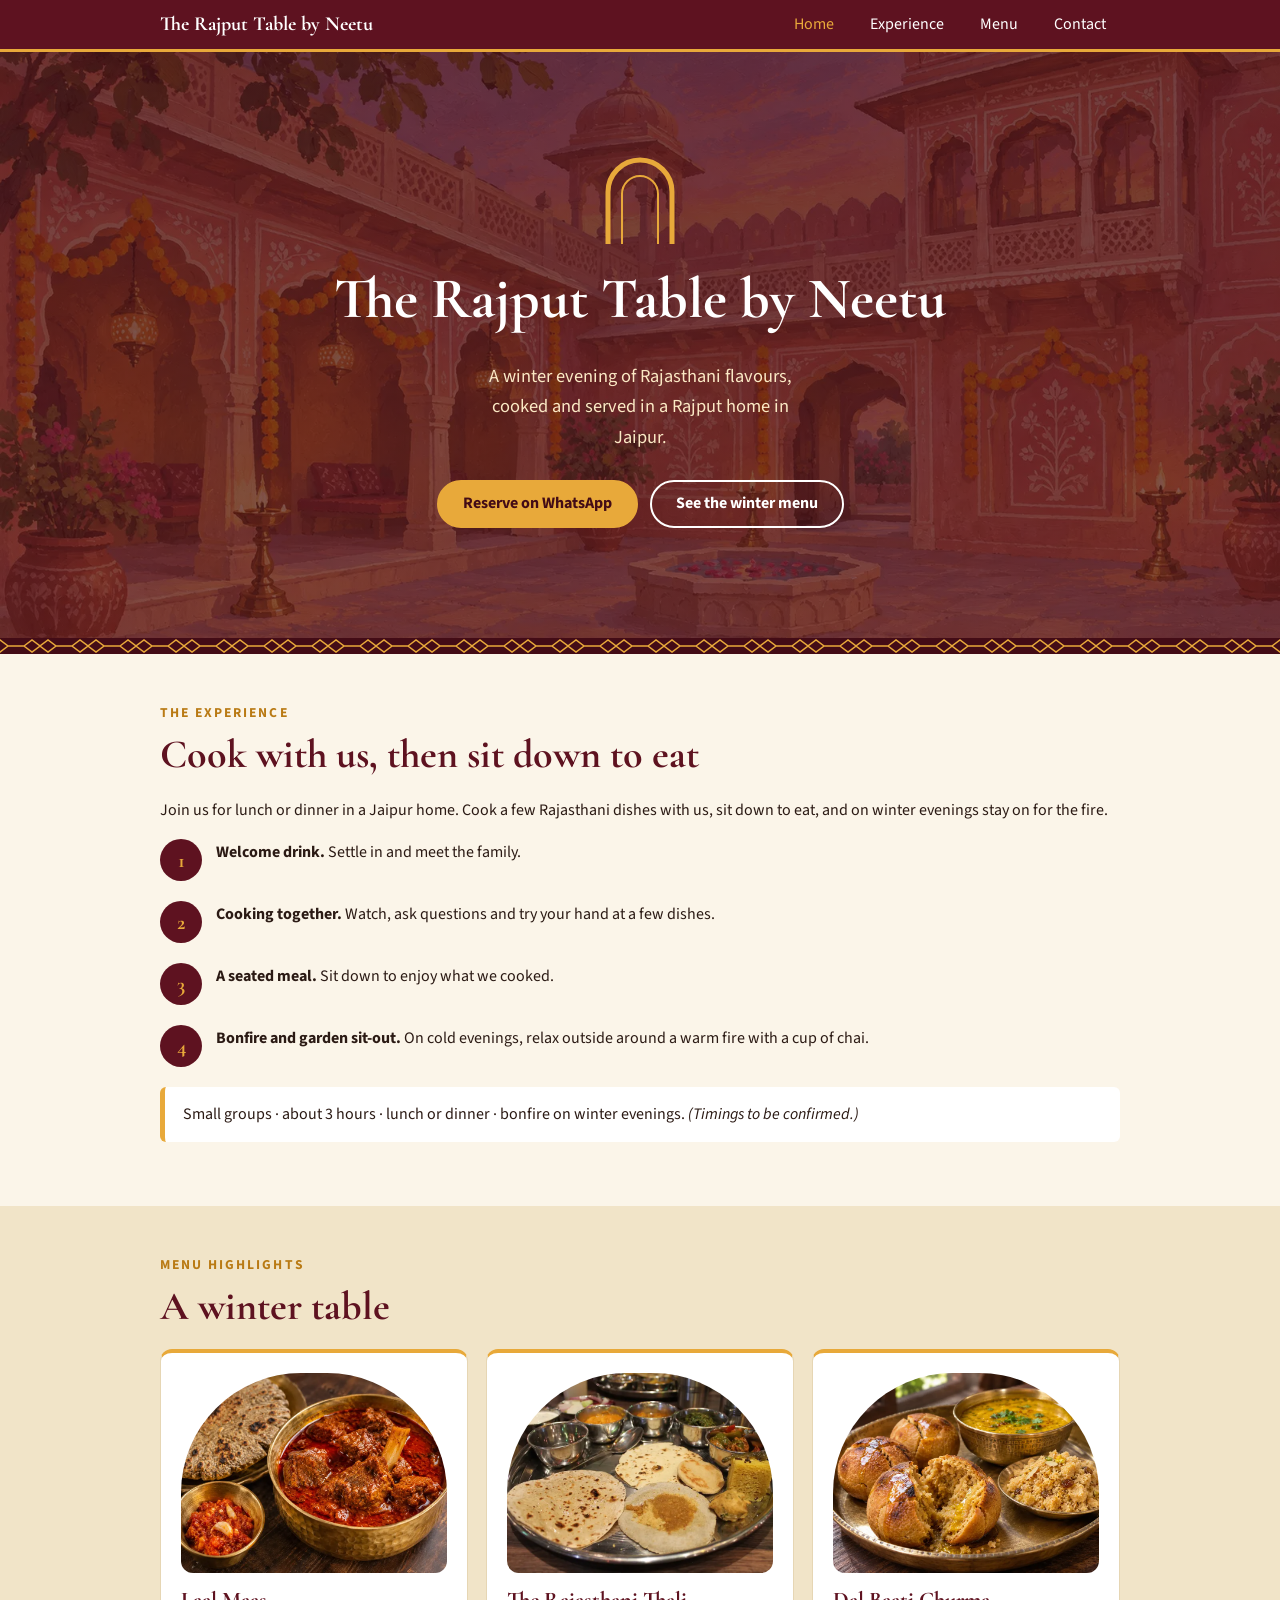
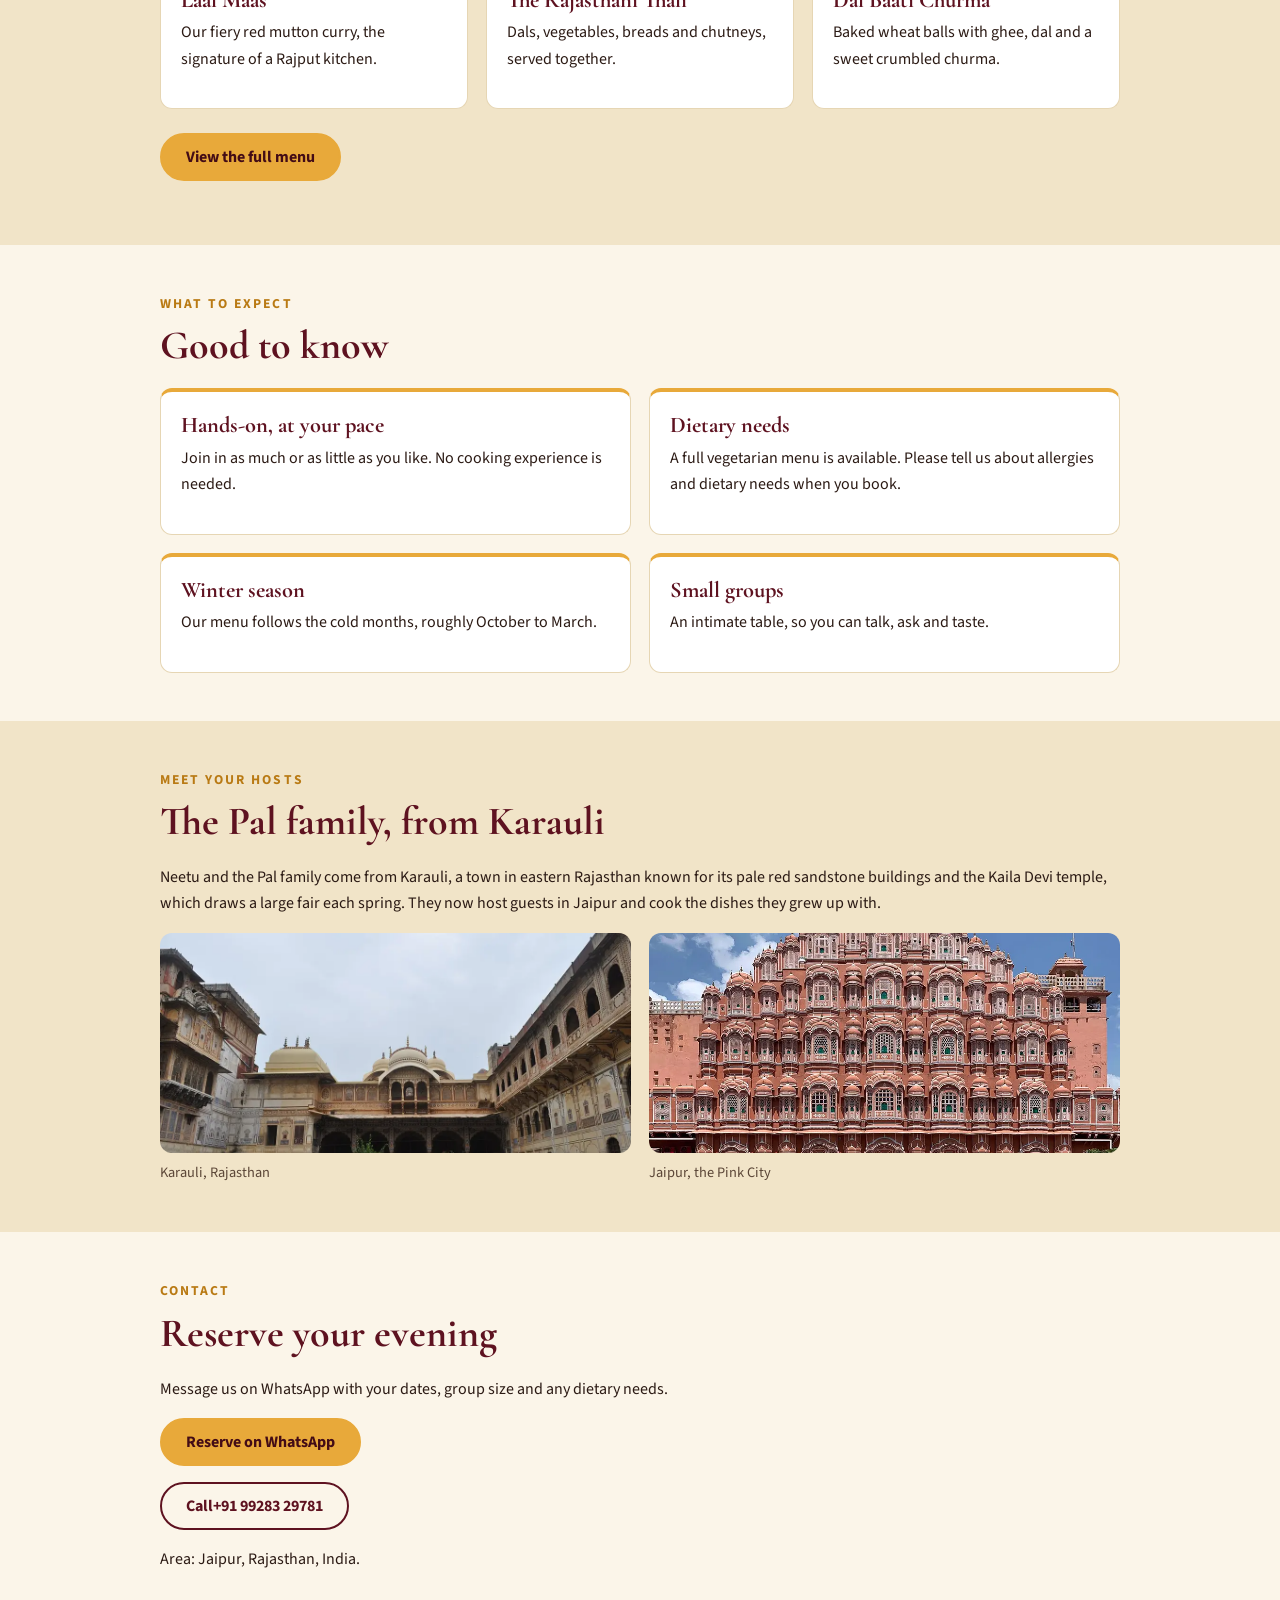
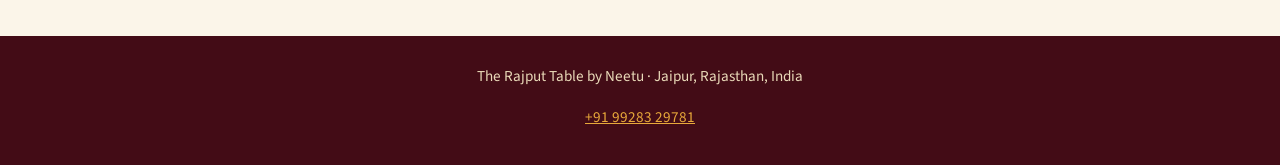
==== commit 2e748cba: "Hide image credits on demo site; keep them in README Co-Authored-By: Claude Sonnet 5.5 <noreply@anth" ====
--- a/index.html
+++ b/index.html
@@ -103,7 +103,6 @@
 <footer><div class="wrap">
 <p><span data-site-name>The Rajput Table by Neetu</span> &middot; Jaipur, Rajasthan, India</p>
 <p><a data-tel href="tel:+919928329781" data-phone>+91 99283 29781</a></p>
-<p class="credits">Image credits: the header illustration, laal maas and dal baati churma images are AI-generated. Photos from Wikimedia Commons: <a href="https://commons.wikimedia.org/wiki/File:Rajasthani_thali_(13041306695).jpg">Rajasthani thali</a> by Connie Ma (CC BY-SA 2.0);<a href="https://commons.wikimedia.org/wiki/File:City_palace_of_Karouli.JPG">Karauli</a> by Jitendra Sharma (CC BY-SA 3.0); <a href="https://commons.wikimedia.org/wiki/File:East_facade_Hawa_Mahal_Jaipur_from_ground_level_(July_2022)_-_img_01.jpg">Hawa Mahal</a> by Chainwit. (CC BY-SA 4.0). Images were resized and compressed.</p>
 </div></footer>
 <div class="sticky"><a class="btn" data-wa href="https://wa.me/919928329781?text=Hello%2C%20I%27d%20like%20to%20reserve%20an%20evening%20at%20The%20Rajput%20Table.">Reserve on WhatsApp</a></div>
 <script src="script.js"></script>
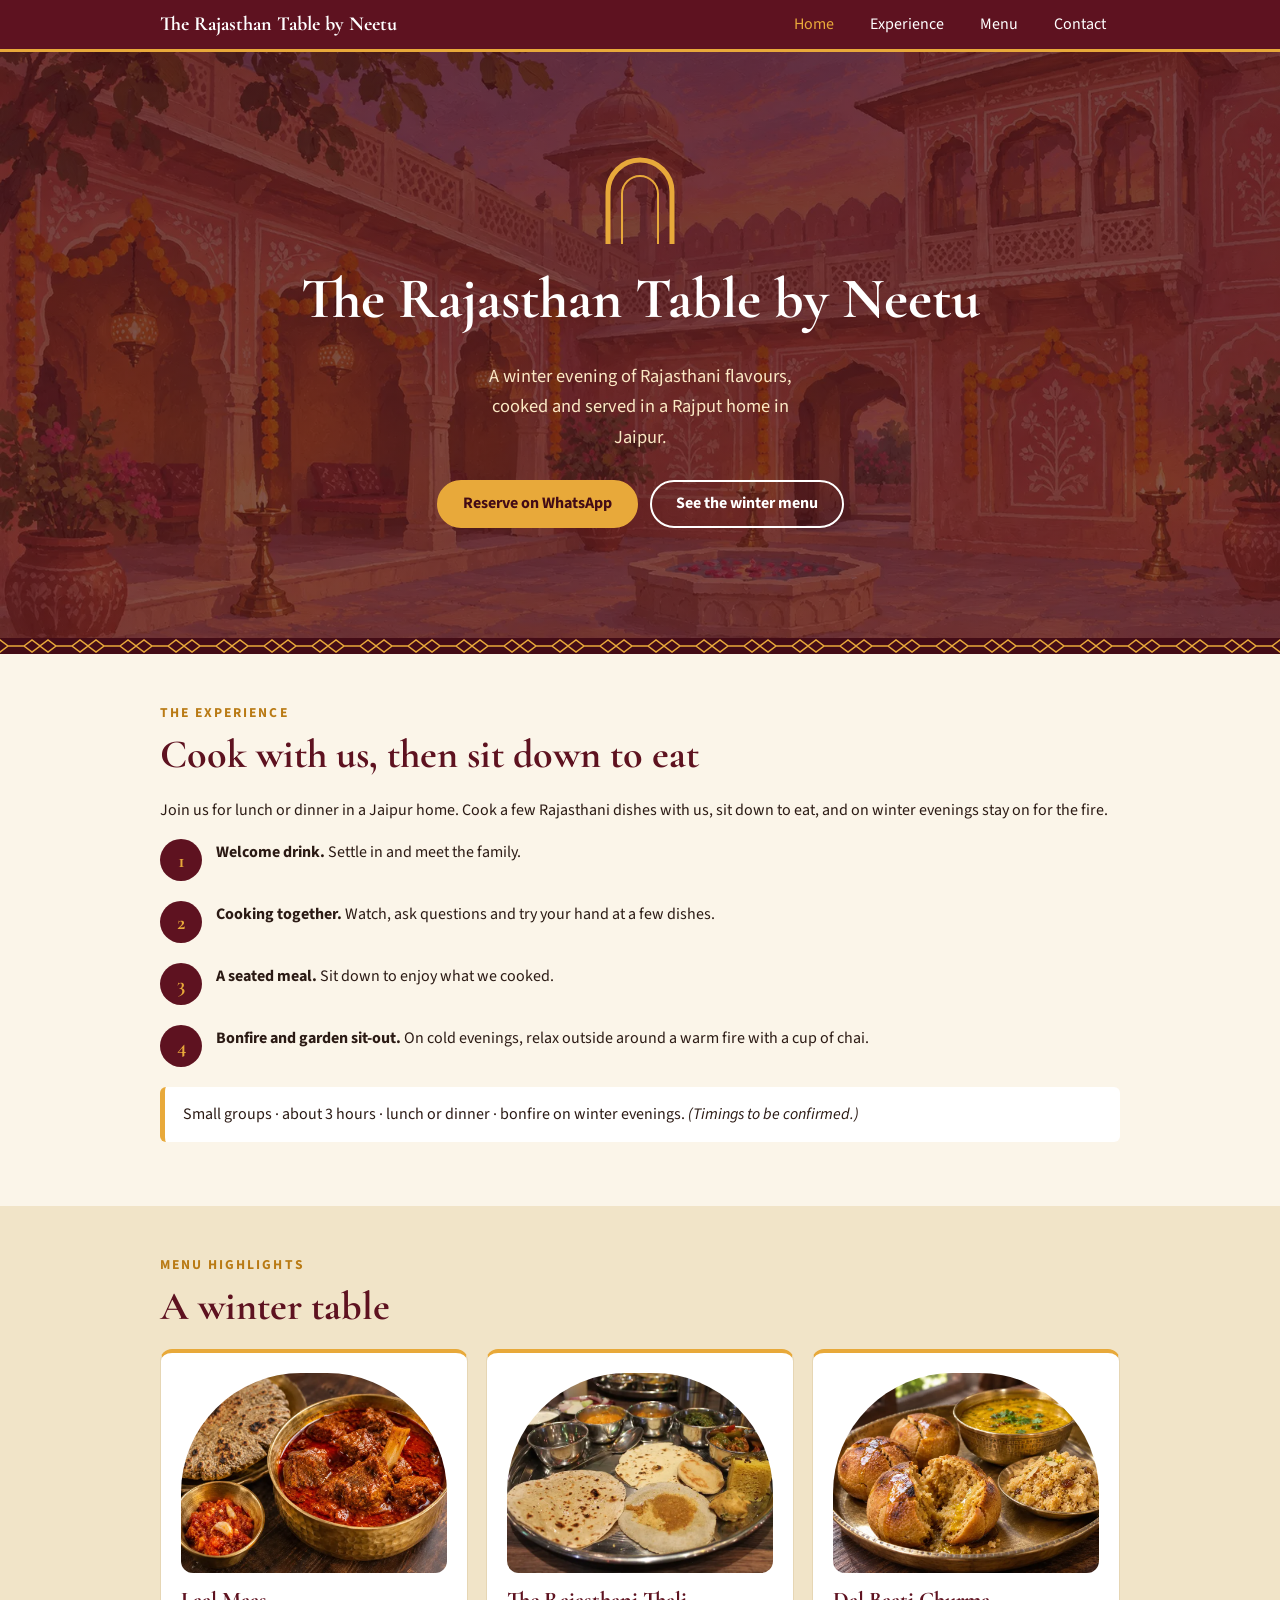
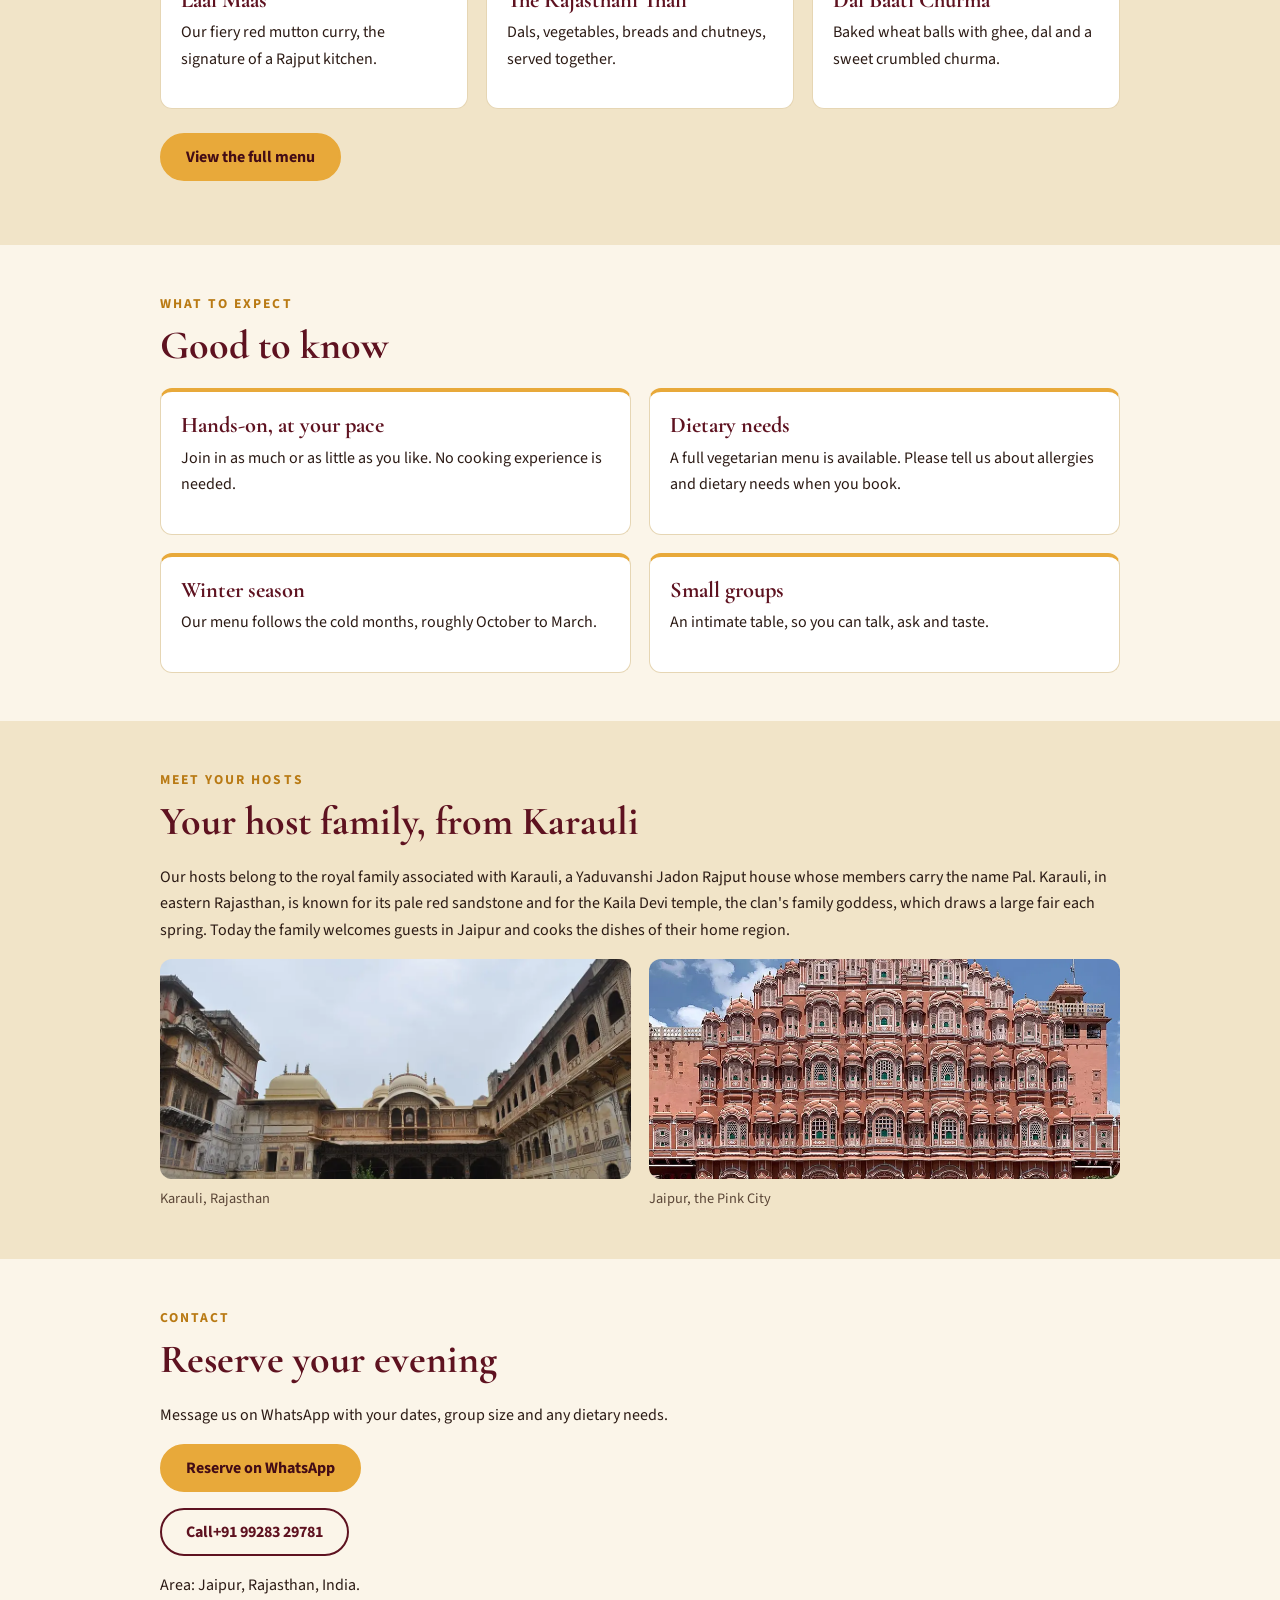
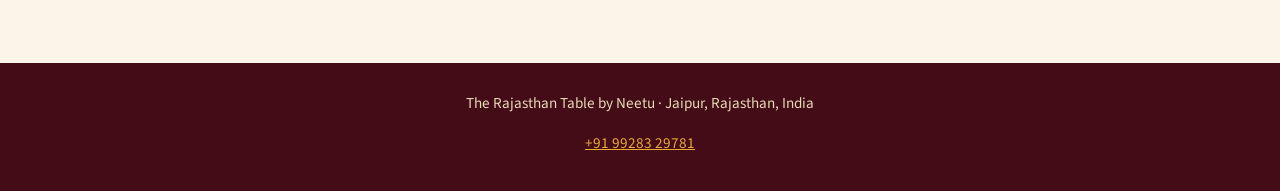
==== commit 9a6341ba: "Rename to The Rajasthan Table; host section now refers to the Karauli royal family Co-Authored-By: C" ====
--- a/index.html
+++ b/index.html
@@ -3,14 +3,14 @@
 <head>
 <meta charset="utf-8">
 <meta name="viewport" content="width=device-width,initial-scale=1">
-<title>The Rajput Table by Neetu | Rajasthani dining in a Jaipur home</title>
+<title>The Rajasthan Table by Neetu | Rajasthani dining in a Jaipur home</title>
 <meta name="description" content="A winter evening of Rajasthani flavours, cooked and served in a Rajput home in Jaipur. Cook together, then sit down to a seated meal.">
 <meta property="og:type" content="website">
-<meta property="og:title" content="The Rajput Table by Neetu">
+<meta property="og:title" content="The Rajasthan Table by Neetu">
 <meta property="og:description" content="A winter evening of Rajasthani flavours, cooked and served in a Rajput home in Jaipur.">
 <!-- TODO: add og:image (absolute https://<username>.github.io/<repo>/... URL) once a real photo exists -->
 <meta name="twitter:card" content="summary">
-<meta name="twitter:title" content="The Rajput Table by Neetu">
+<meta name="twitter:title" content="The Rajasthan Table by Neetu">
 <meta name="twitter:description" content="A winter evening of Rajasthani flavours, cooked and served in a Rajput home in Jaipur.">
 <meta name="theme-color" content="#5e1220">
 <link rel="icon" href="assets/favicon.svg" type="image/svg+xml">
@@ -22,7 +22,7 @@
 <body>
 <a class="skip" href="#main">Skip to content</a>
 <header><div class="wrap">
-<a class="brand" href="index.html" data-site-name>The Rajput Table by Neetu</a>
+<a class="brand" href="index.html" data-site-name>The Rajasthan Table by Neetu</a>
 <button class="nav-toggle" aria-expanded="false" aria-controls="nav" aria-label="Menu">&#9776;</button>
 <nav id="nav" aria-label="Main">
 <a href="index.html" aria-current="page">Home</a>
@@ -34,7 +34,7 @@
 <main id="main">
 <section class="hero home"><div class="wrap">
 <svg class="arch" width="84" height="100" viewBox="0 0 84 100" aria-hidden="true"><path d="M10 96V44a32 32 0 0 1 64 0v52" fill="none" stroke="#e8a93a" stroke-width="5"/><path d="M24 96V46a18 18 0 0 1 36 0v50" fill="none" stroke="#e8a93a" stroke-width="2"/></svg>
-<h1 data-site-name>The Rajput Table by Neetu</h1>
+<h1 data-site-name>The Rajasthan Table by Neetu</h1>
 <p class="tag">A winter evening of Rajasthani flavours, cooked and served in a Rajput home in Jaipur.</p>
 <div class="btns"><a class="btn" data-wa href="https://wa.me/919928329781?text=Hello%2C%20I%27d%20like%20to%20reserve%20an%20evening%20at%20The%20Rajput%20Table.">Reserve on WhatsApp</a><a class="btn ghost" href="menu.html">See the winter menu</a></div>
 <!-- Hero image (assets/hero.webp) is an AI-generated illustration of a generic Jaipur-style courtyard. TODO: replace with a real photo of the family's space -->
@@ -79,9 +79,9 @@
 
 <section class="alt"><div class="wrap">
 <p class="eyebrow">Meet your hosts</p>
-<h2>The Pal family, from Karauli</h2>
-<!-- TODO: replace this placeholder with the real story of Neetu and the Pal family (names, how the idea began). Confirm the details below with the family. -->
-<p>Neetu and the Pal family come from Karauli, a town in eastern Rajasthan known for its pale red sandstone buildings and the Kaila Devi temple, which draws a large fair each spring. They now host guests in Jaipur and cook the dishes they grew up with.</p>
+<h2>Your host family, from Karauli</h2>
+<!-- TODO: confirm with the family how they want to be described. Wording is based on public sources: Karauli's ruling house is a Yaduvanshi Jadon Rajput line, its members carry the name Pal, and its clan goddess is Kaila Devi. Sources differ on exact dates, so none are given. Add the family's own story if they wish. -->
+<p>Our hosts belong to the royal family associated with Karauli, a Yaduvanshi Jadon Rajput house whose members carry the name Pal. Karauli, in eastern Rajasthan, is known for its pale red sandstone and for the Kaila Devi temple, the clan's family goddess, which draws a large fair each spring. Today the family welcomes guests in Jaipur and cooks the dishes of their home region.</p>
 <!-- TODO: add a real, consented photo of the family -->
 <div class="grid cols2">
 <figure class="fig"><img src="assets/karauli.webp" width="1000" height="664" loading="lazy" alt="A courtyard of the City Palace in Karauli, Rajasthan"><figcaption>Karauli, Rajasthan</figcaption></figure>
@@ -101,7 +101,7 @@
 </main>
 
 <footer><div class="wrap">
-<p><span data-site-name>The Rajput Table by Neetu</span> &middot; Jaipur, Rajasthan, India</p>
+<p><span data-site-name>The Rajasthan Table by Neetu</span> &middot; Jaipur, Rajasthan, India</p>
 <p><a data-tel href="tel:+919928329781" data-phone>+91 99283 29781</a></p>
 </div></footer>
 <div class="sticky"><a class="btn" data-wa href="https://wa.me/919928329781?text=Hello%2C%20I%27d%20like%20to%20reserve%20an%20evening%20at%20The%20Rajput%20Table.">Reserve on WhatsApp</a></div>
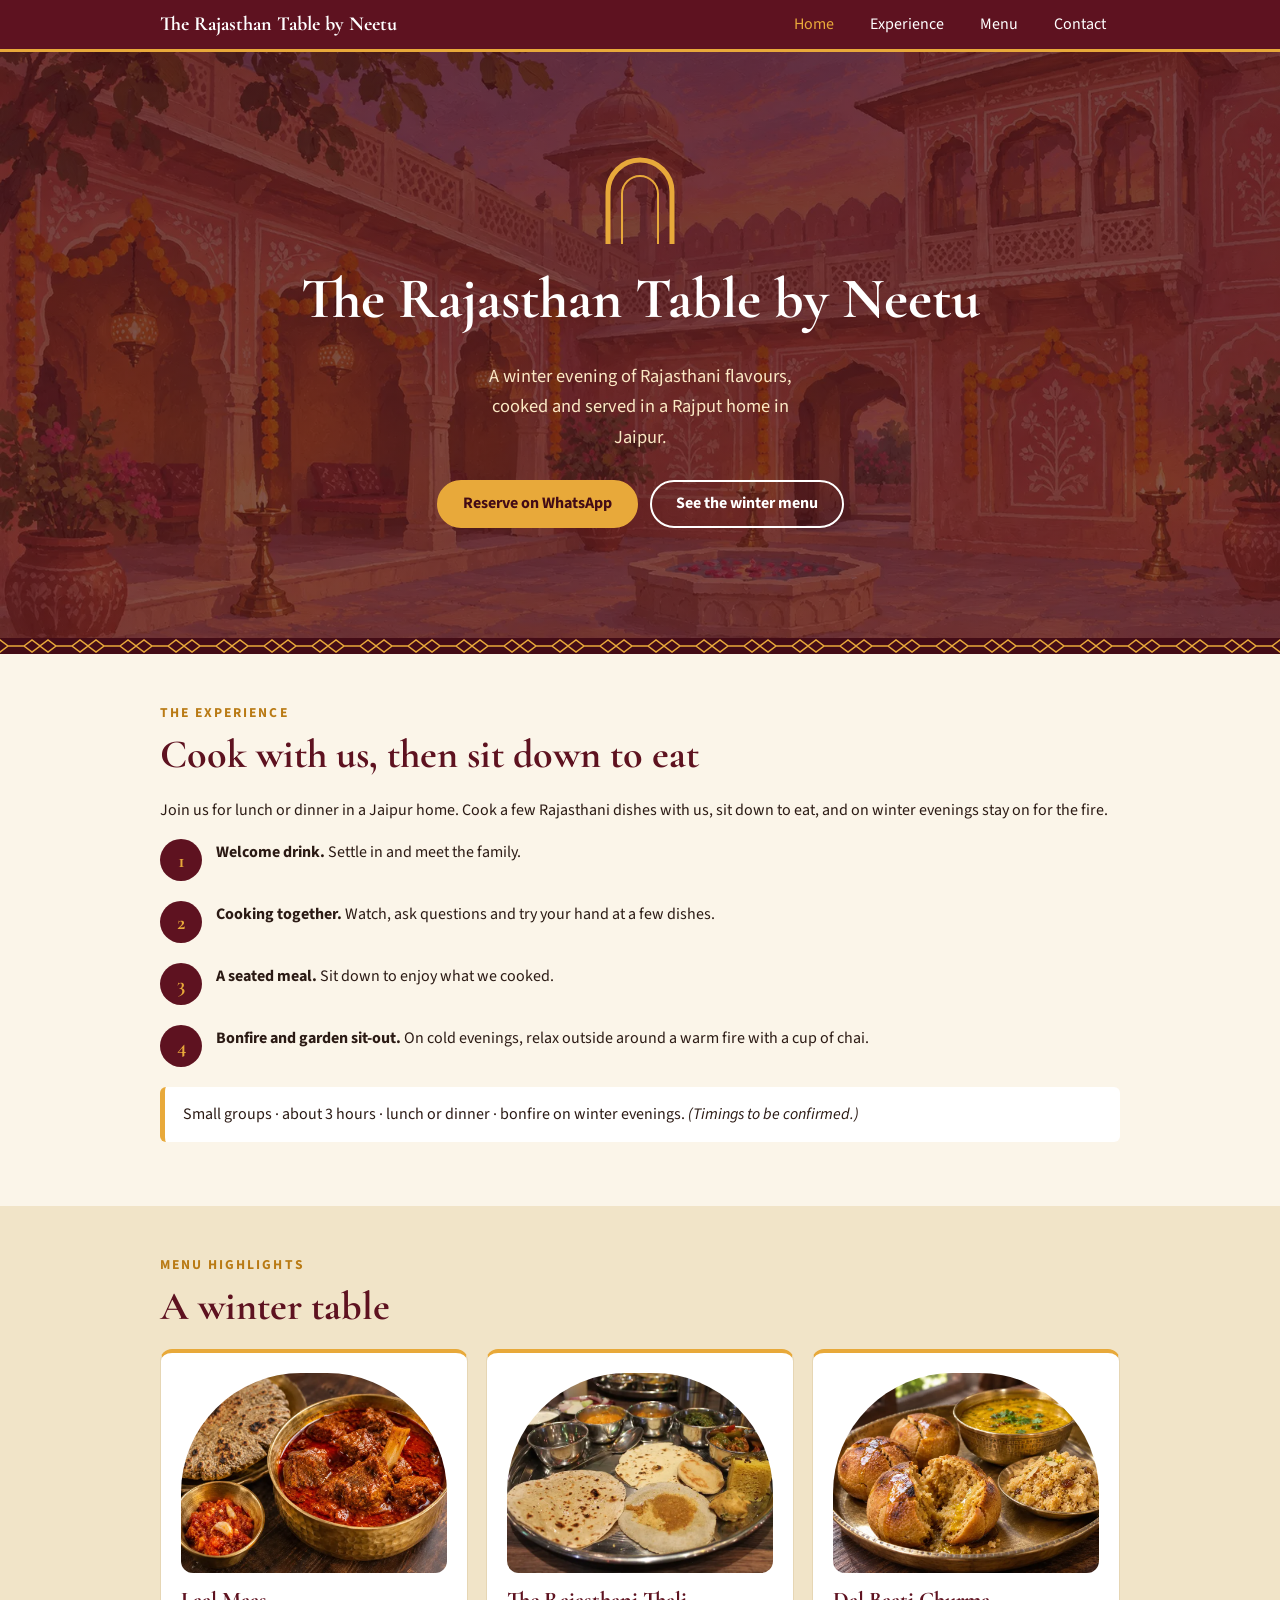
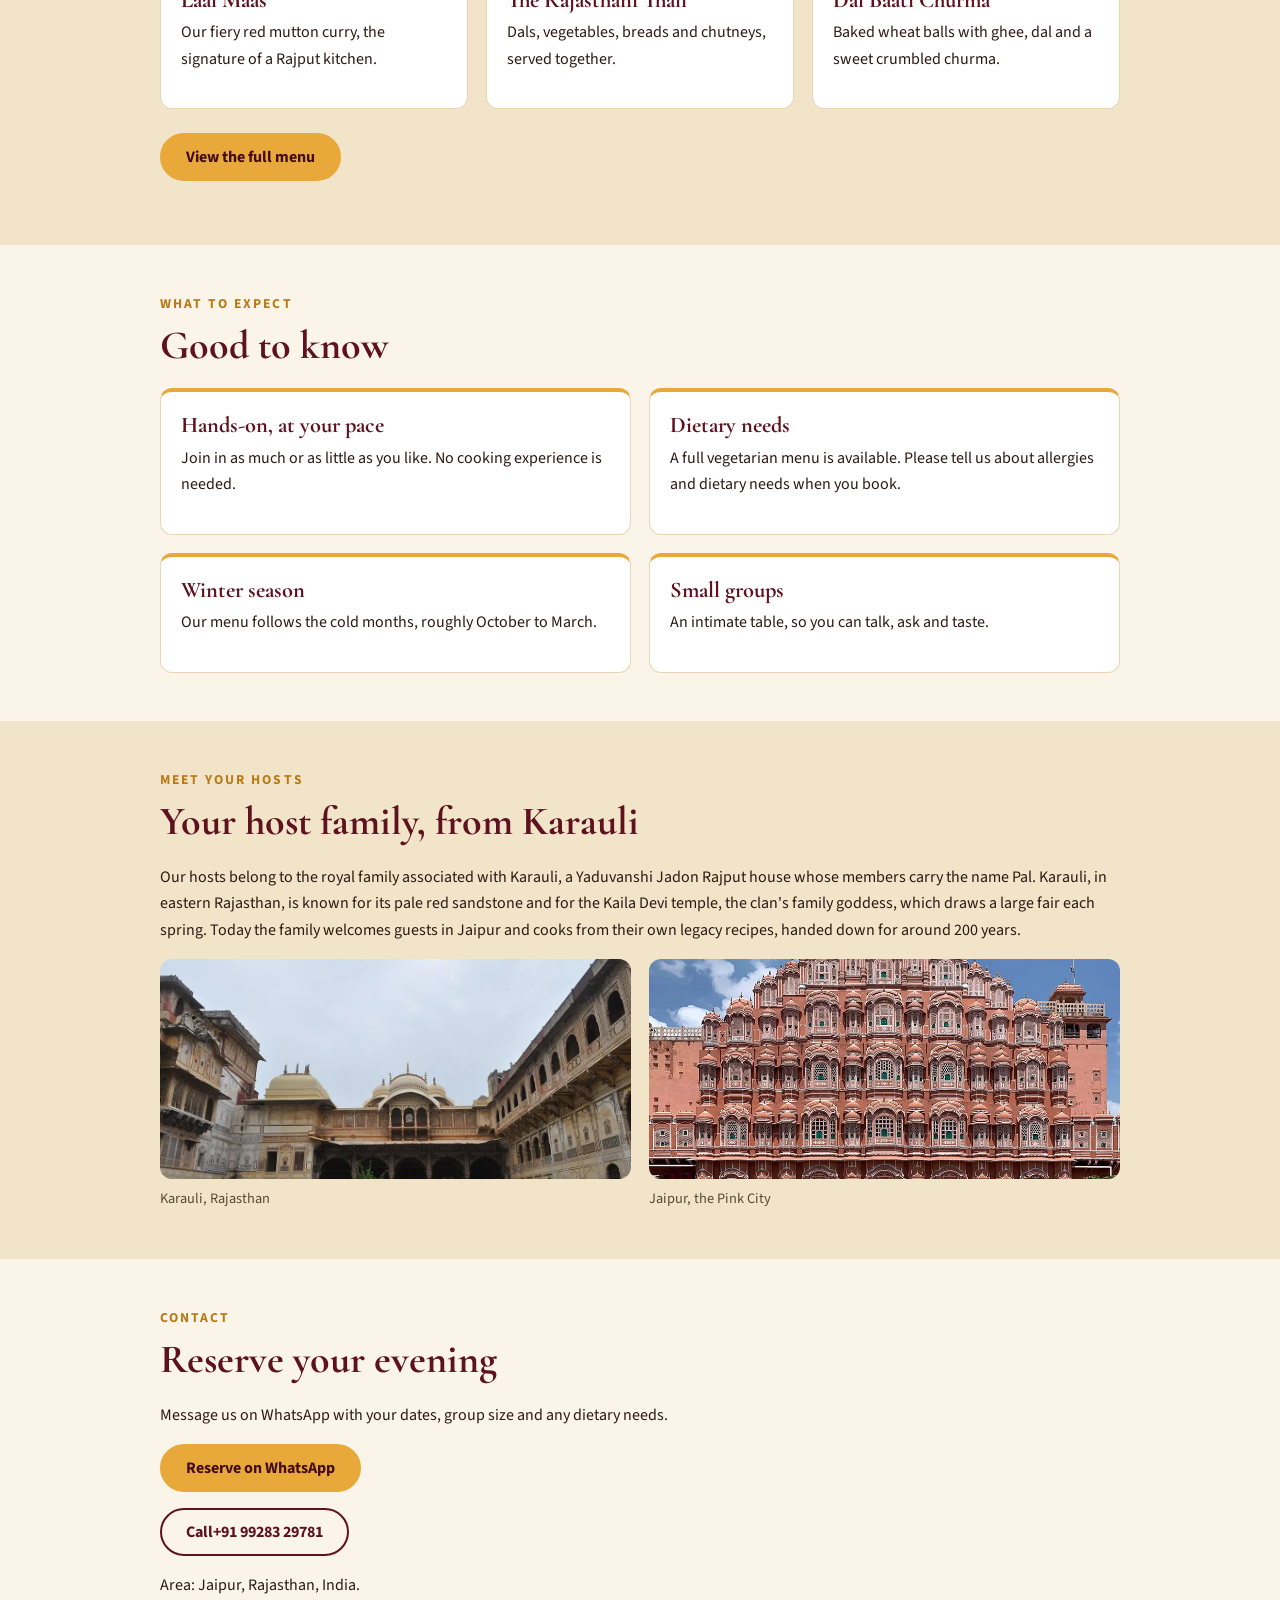
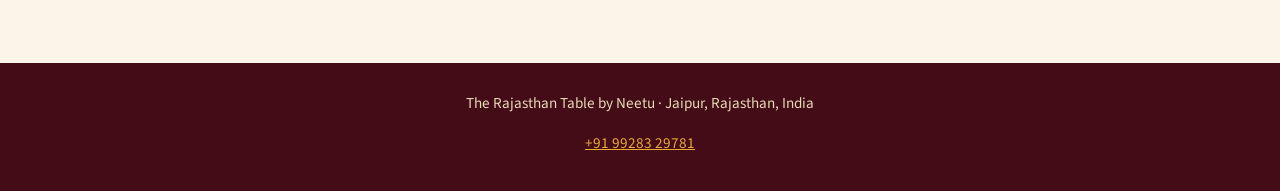
==== commit edc6e474: "Mention family legacy recipes dating back about 200 years Co-Authored-By: Claude Sonnet 5.5 <noreply" ====
--- a/index.html
+++ b/index.html
@@ -81,7 +81,8 @@
 <p class="eyebrow">Meet your hosts</p>
 <h2>Your host family, from Karauli</h2>
 <!-- TODO: confirm with the family how they want to be described. Wording is based on public sources: Karauli's ruling house is a Yaduvanshi Jadon Rajput line, its members carry the name Pal, and its clan goddess is Kaila Devi. Sources differ on exact dates, so none are given. Add the family's own story if they wish. -->
-<p>Our hosts belong to the royal family associated with Karauli, a Yaduvanshi Jadon Rajput house whose members carry the name Pal. Karauli, in eastern Rajasthan, is known for its pale red sandstone and for the Kaila Devi temple, the clan's family goddess, which draws a large fair each spring. Today the family welcomes guests in Jaipur and cooks the dishes of their home region.</p>
+<p>Our hosts belong to the royal family associated with Karauli, a Yaduvanshi Jadon Rajput house whose members carry the name Pal. Karauli, in eastern Rajasthan, is known for its pale red sandstone and for the Kaila Devi temple, the clan's family goddess, which draws a large fair each spring. Today the family welcomes guests in Jaipur and cooks from their own legacy recipes, handed down for around 200 years.</p>
+<!-- TODO: the "200 years" claim comes from the owner; confirm the wording with the family before launch. -->
 <!-- TODO: add a real, consented photo of the family -->
 <div class="grid cols2">
 <figure class="fig"><img src="assets/karauli.webp" width="1000" height="664" loading="lazy" alt="A courtyard of the City Palace in Karauli, Rajasthan"><figcaption>Karauli, Rajasthan</figcaption></figure>
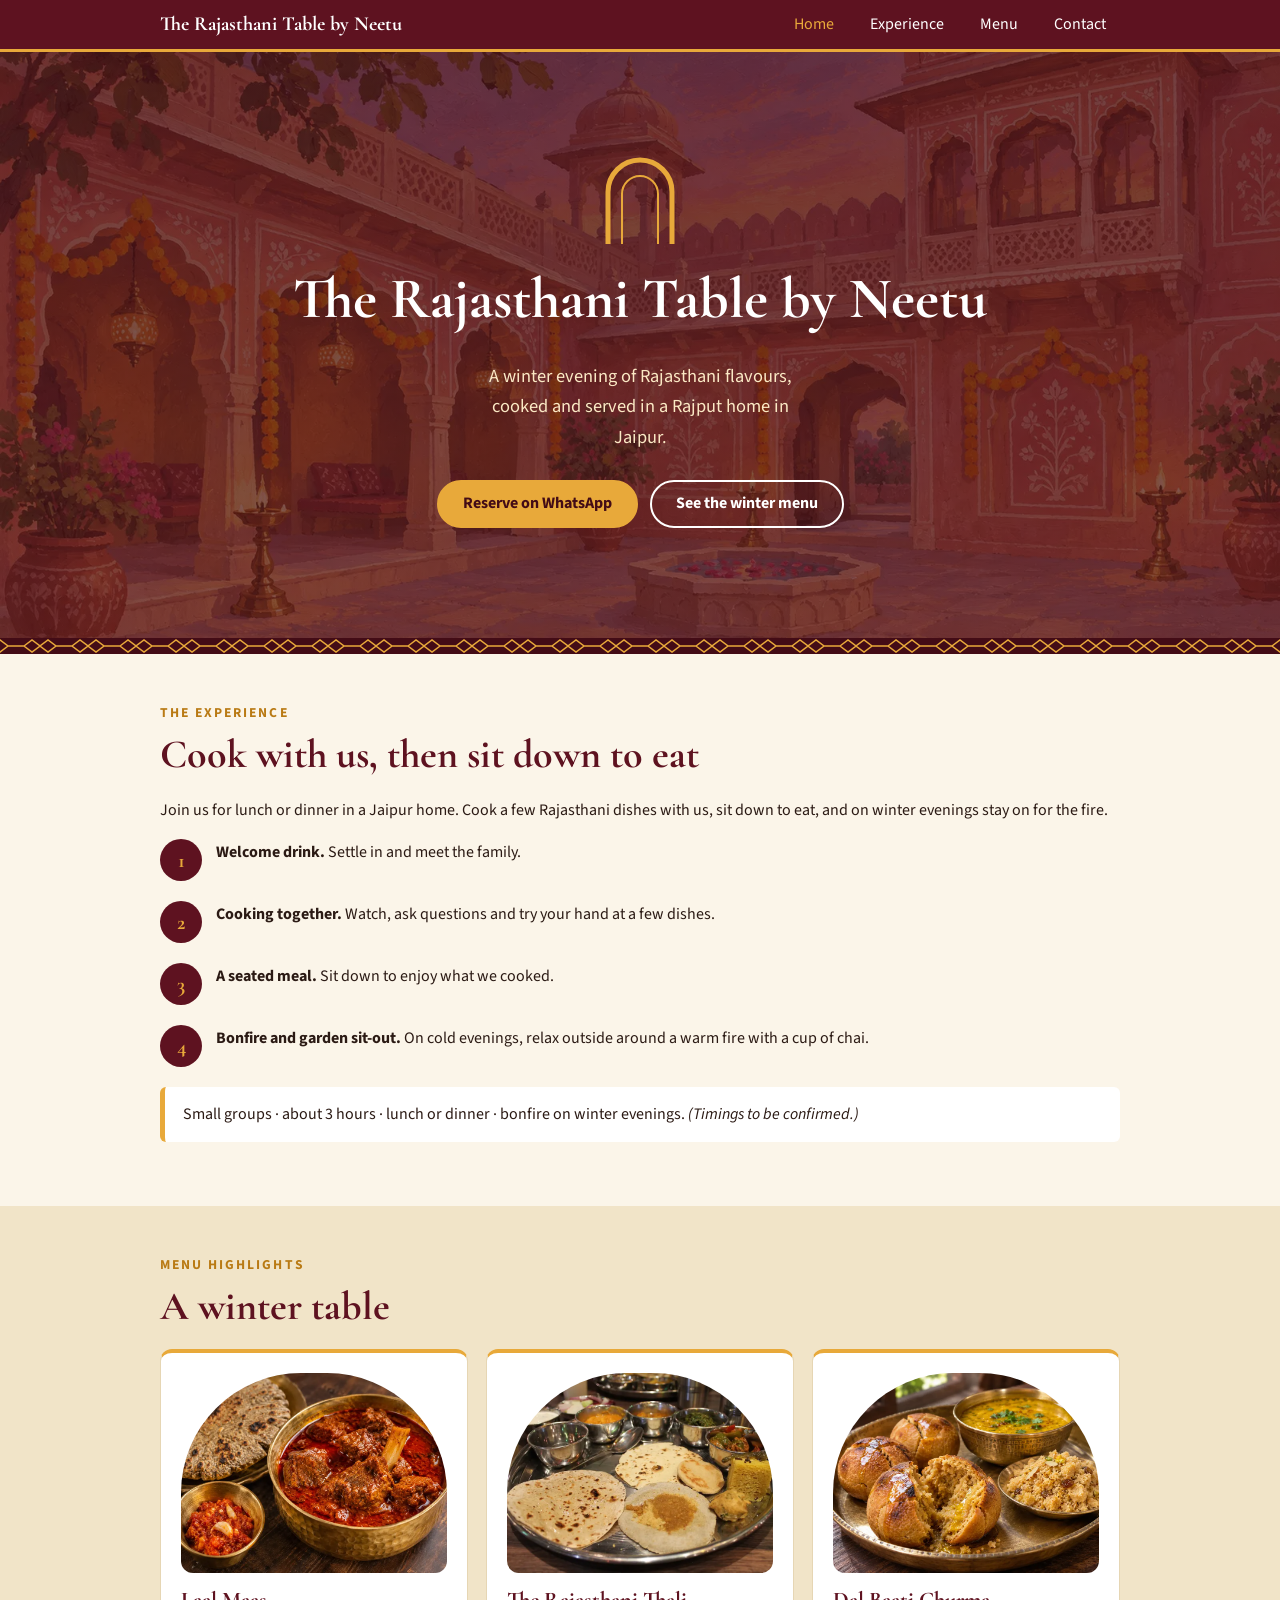
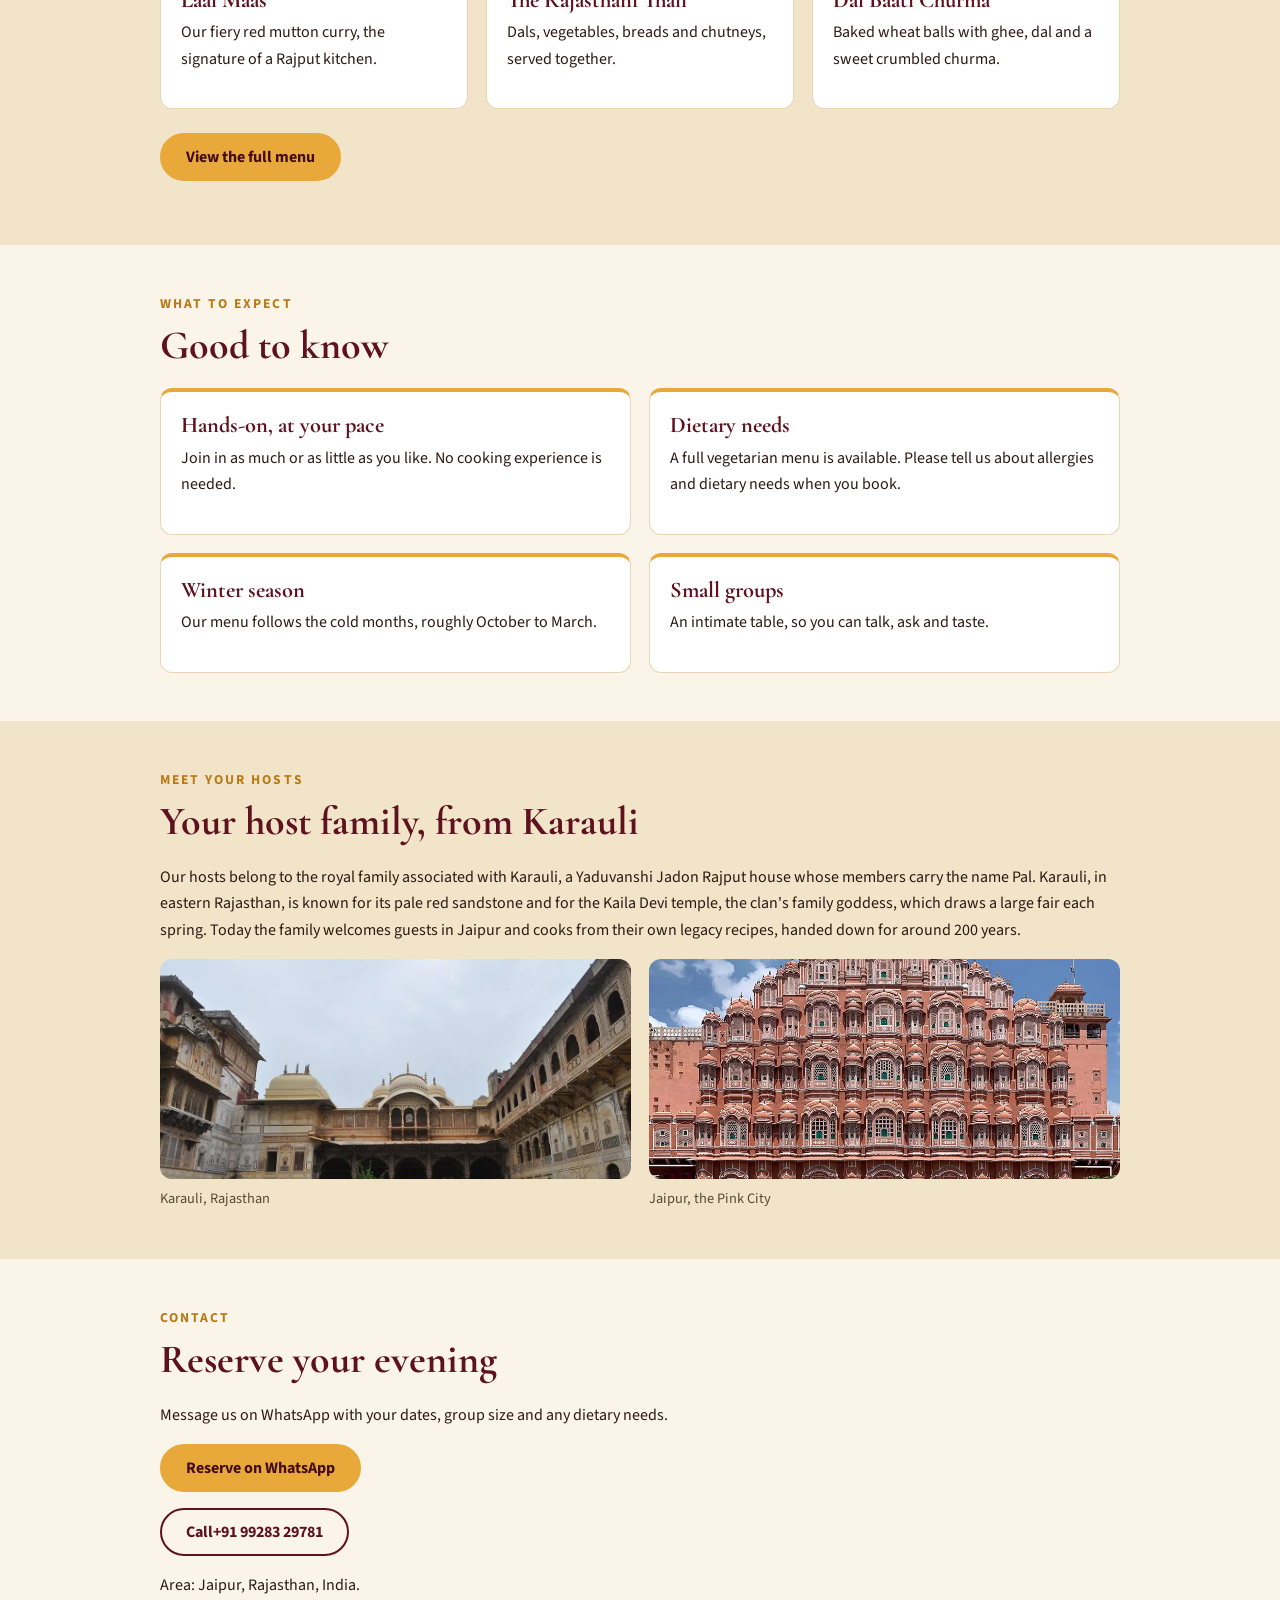
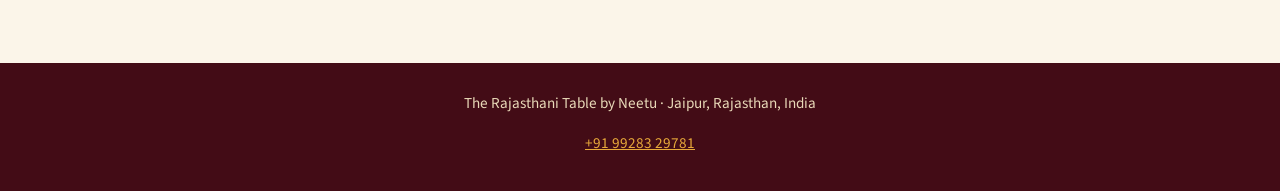
==== commit 07979f14: "Rename to The Rajasthani Table, including WhatsApp message Co-Authored-By: Claude Sonnet 5.5 <norepl" ====
--- a/index.html
+++ b/index.html
@@ -3,14 +3,14 @@
 <head>
 <meta charset="utf-8">
 <meta name="viewport" content="width=device-width,initial-scale=1">
-<title>The Rajasthan Table by Neetu | Rajasthani dining in a Jaipur home</title>
+<title>The Rajasthani Table by Neetu | Rajasthani dining in a Jaipur home</title>
 <meta name="description" content="A winter evening of Rajasthani flavours, cooked and served in a Rajput home in Jaipur. Cook together, then sit down to a seated meal.">
 <meta property="og:type" content="website">
-<meta property="og:title" content="The Rajasthan Table by Neetu">
+<meta property="og:title" content="The Rajasthani Table by Neetu">
 <meta property="og:description" content="A winter evening of Rajasthani flavours, cooked and served in a Rajput home in Jaipur.">
 <!-- TODO: add og:image (absolute https://<username>.github.io/<repo>/... URL) once a real photo exists -->
 <meta name="twitter:card" content="summary">
-<meta name="twitter:title" content="The Rajasthan Table by Neetu">
+<meta name="twitter:title" content="The Rajasthani Table by Neetu">
 <meta name="twitter:description" content="A winter evening of Rajasthani flavours, cooked and served in a Rajput home in Jaipur.">
 <meta name="theme-color" content="#5e1220">
 <link rel="icon" href="assets/favicon.svg" type="image/svg+xml">
@@ -22,7 +22,7 @@
 <body>
 <a class="skip" href="#main">Skip to content</a>
 <header><div class="wrap">
-<a class="brand" href="index.html" data-site-name>The Rajasthan Table by Neetu</a>
+<a class="brand" href="index.html" data-site-name>The Rajasthani Table by Neetu</a>
 <button class="nav-toggle" aria-expanded="false" aria-controls="nav" aria-label="Menu">&#9776;</button>
 <nav id="nav" aria-label="Main">
 <a href="index.html" aria-current="page">Home</a>
@@ -34,9 +34,9 @@
 <main id="main">
 <section class="hero home"><div class="wrap">
 <svg class="arch" width="84" height="100" viewBox="0 0 84 100" aria-hidden="true"><path d="M10 96V44a32 32 0 0 1 64 0v52" fill="none" stroke="#e8a93a" stroke-width="5"/><path d="M24 96V46a18 18 0 0 1 36 0v50" fill="none" stroke="#e8a93a" stroke-width="2"/></svg>
-<h1 data-site-name>The Rajasthan Table by Neetu</h1>
+<h1 data-site-name>The Rajasthani Table by Neetu</h1>
 <p class="tag">A winter evening of Rajasthani flavours, cooked and served in a Rajput home in Jaipur.</p>
-<div class="btns"><a class="btn" data-wa href="https://wa.me/919928329781?text=Hello%2C%20I%27d%20like%20to%20reserve%20an%20evening%20at%20The%20Rajput%20Table.">Reserve on WhatsApp</a><a class="btn ghost" href="menu.html">See the winter menu</a></div>
+<div class="btns"><a class="btn" data-wa href="https://wa.me/919928329781?text=Hello%2C%20I%27d%20like%20to%20reserve%20an%20evening%20at%20The%20Rajasthani%20Table.">Reserve on WhatsApp</a><a class="btn ghost" href="menu.html">See the winter menu</a></div>
 <!-- Hero image (assets/hero.webp) is an AI-generated illustration of a generic Jaipur-style courtyard. TODO: replace with a real photo of the family's space -->
 </div></section>
 <div class="border" aria-hidden="true"></div>
@@ -94,7 +94,7 @@
 <p class="eyebrow">Contact</p>
 <h2>Reserve your evening</h2>
 <p>Message us on WhatsApp with your dates, group size and any dietary needs.</p>
-<p><a class="btn" data-wa href="https://wa.me/919928329781?text=Hello%2C%20I%27d%20like%20to%20reserve%20an%20evening%20at%20The%20Rajput%20Table.">Reserve on WhatsApp</a></p>
+<p><a class="btn" data-wa href="https://wa.me/919928329781?text=Hello%2C%20I%27d%20like%20to%20reserve%20an%20evening%20at%20The%20Rajasthani%20Table.">Reserve on WhatsApp</a></p>
 <p><a class="btn ghost" style="color:var(--maroon);border-color:var(--maroon)" data-tel href="tel:+919928329781">Call <span data-phone>+91 99283 29781</span></a></p>
 <!-- TODO: add exact address and Google Maps link (do not guess an address) -->
 <p>Area: Jaipur, Rajasthan, India.</p>
@@ -102,10 +102,10 @@
 </main>
 
 <footer><div class="wrap">
-<p><span data-site-name>The Rajasthan Table by Neetu</span> &middot; Jaipur, Rajasthan, India</p>
+<p><span data-site-name>The Rajasthani Table by Neetu</span> &middot; Jaipur, Rajasthan, India</p>
 <p><a data-tel href="tel:+919928329781" data-phone>+91 99283 29781</a></p>
 </div></footer>
-<div class="sticky"><a class="btn" data-wa href="https://wa.me/919928329781?text=Hello%2C%20I%27d%20like%20to%20reserve%20an%20evening%20at%20The%20Rajput%20Table.">Reserve on WhatsApp</a></div>
+<div class="sticky"><a class="btn" data-wa href="https://wa.me/919928329781?text=Hello%2C%20I%27d%20like%20to%20reserve%20an%20evening%20at%20The%20Rajasthani%20Table.">Reserve on WhatsApp</a></div>
 <script src="script.js"></script>
 </body>
 </html>
